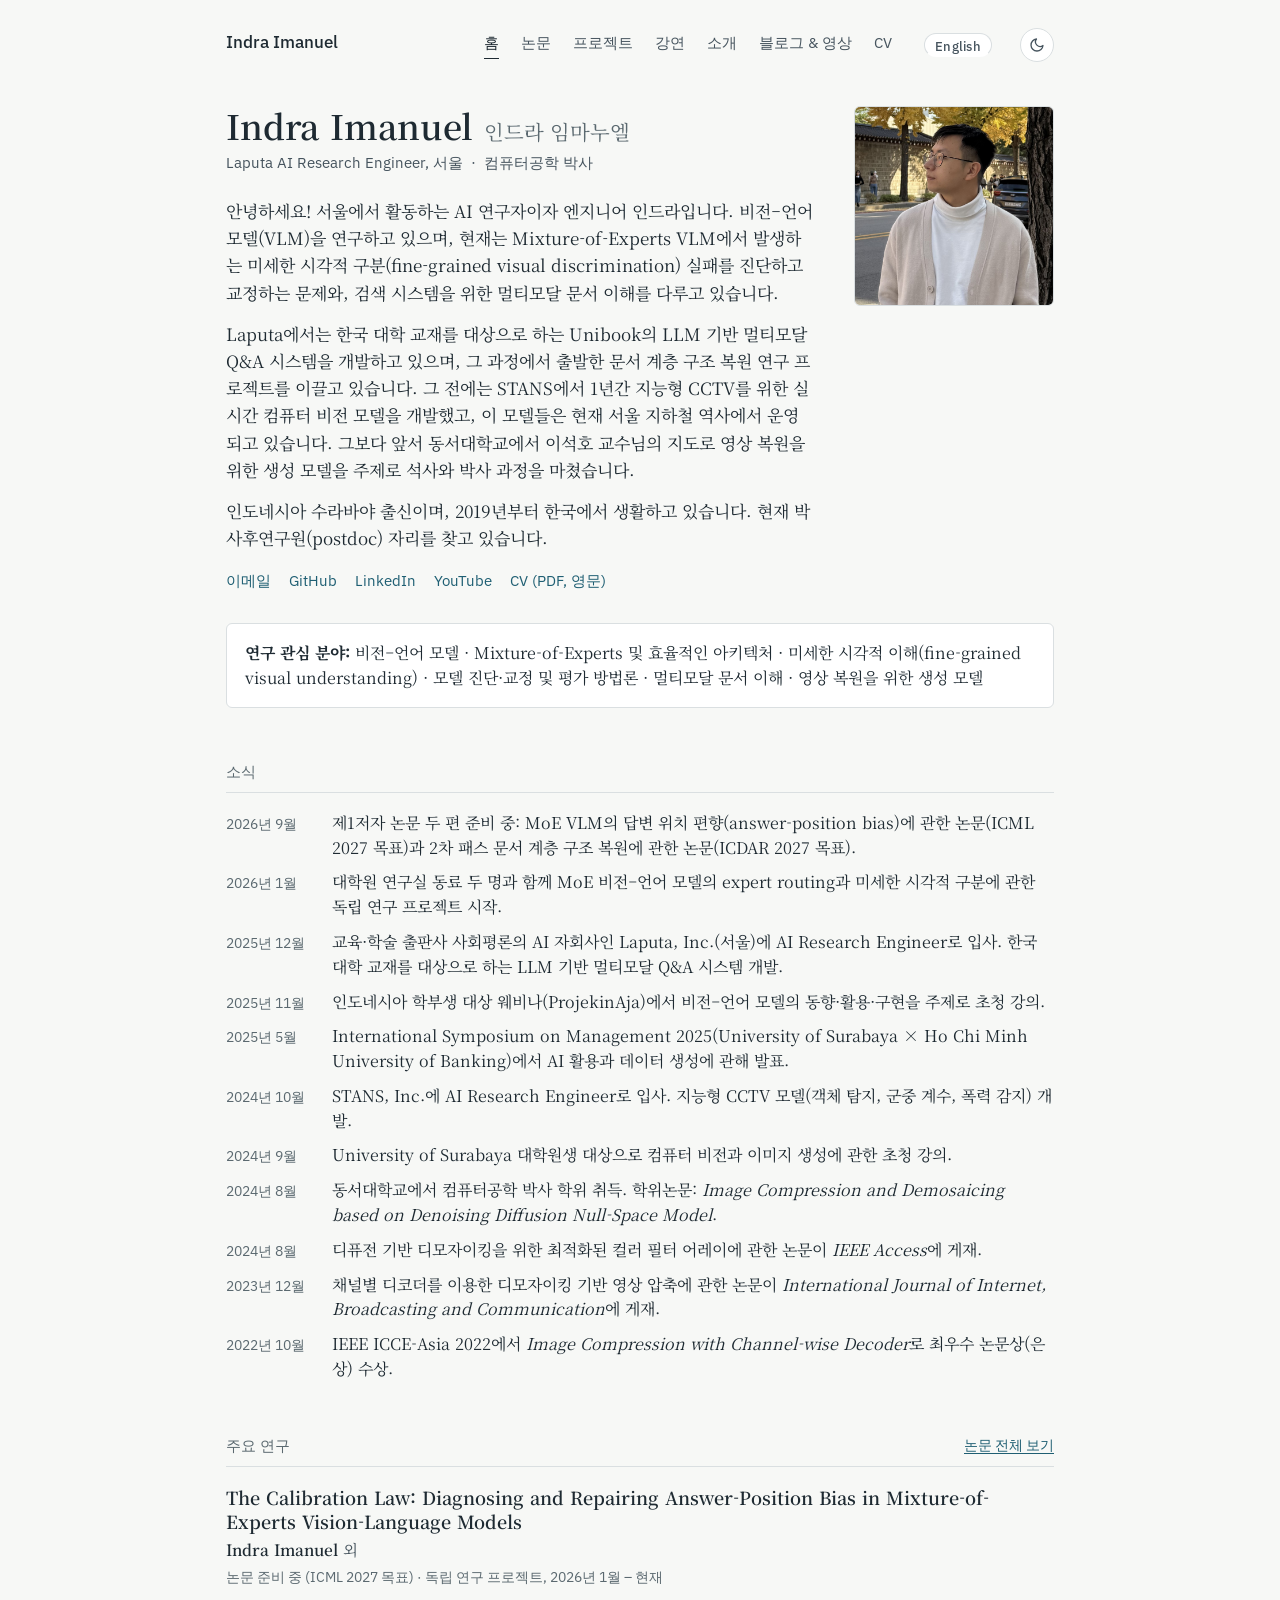
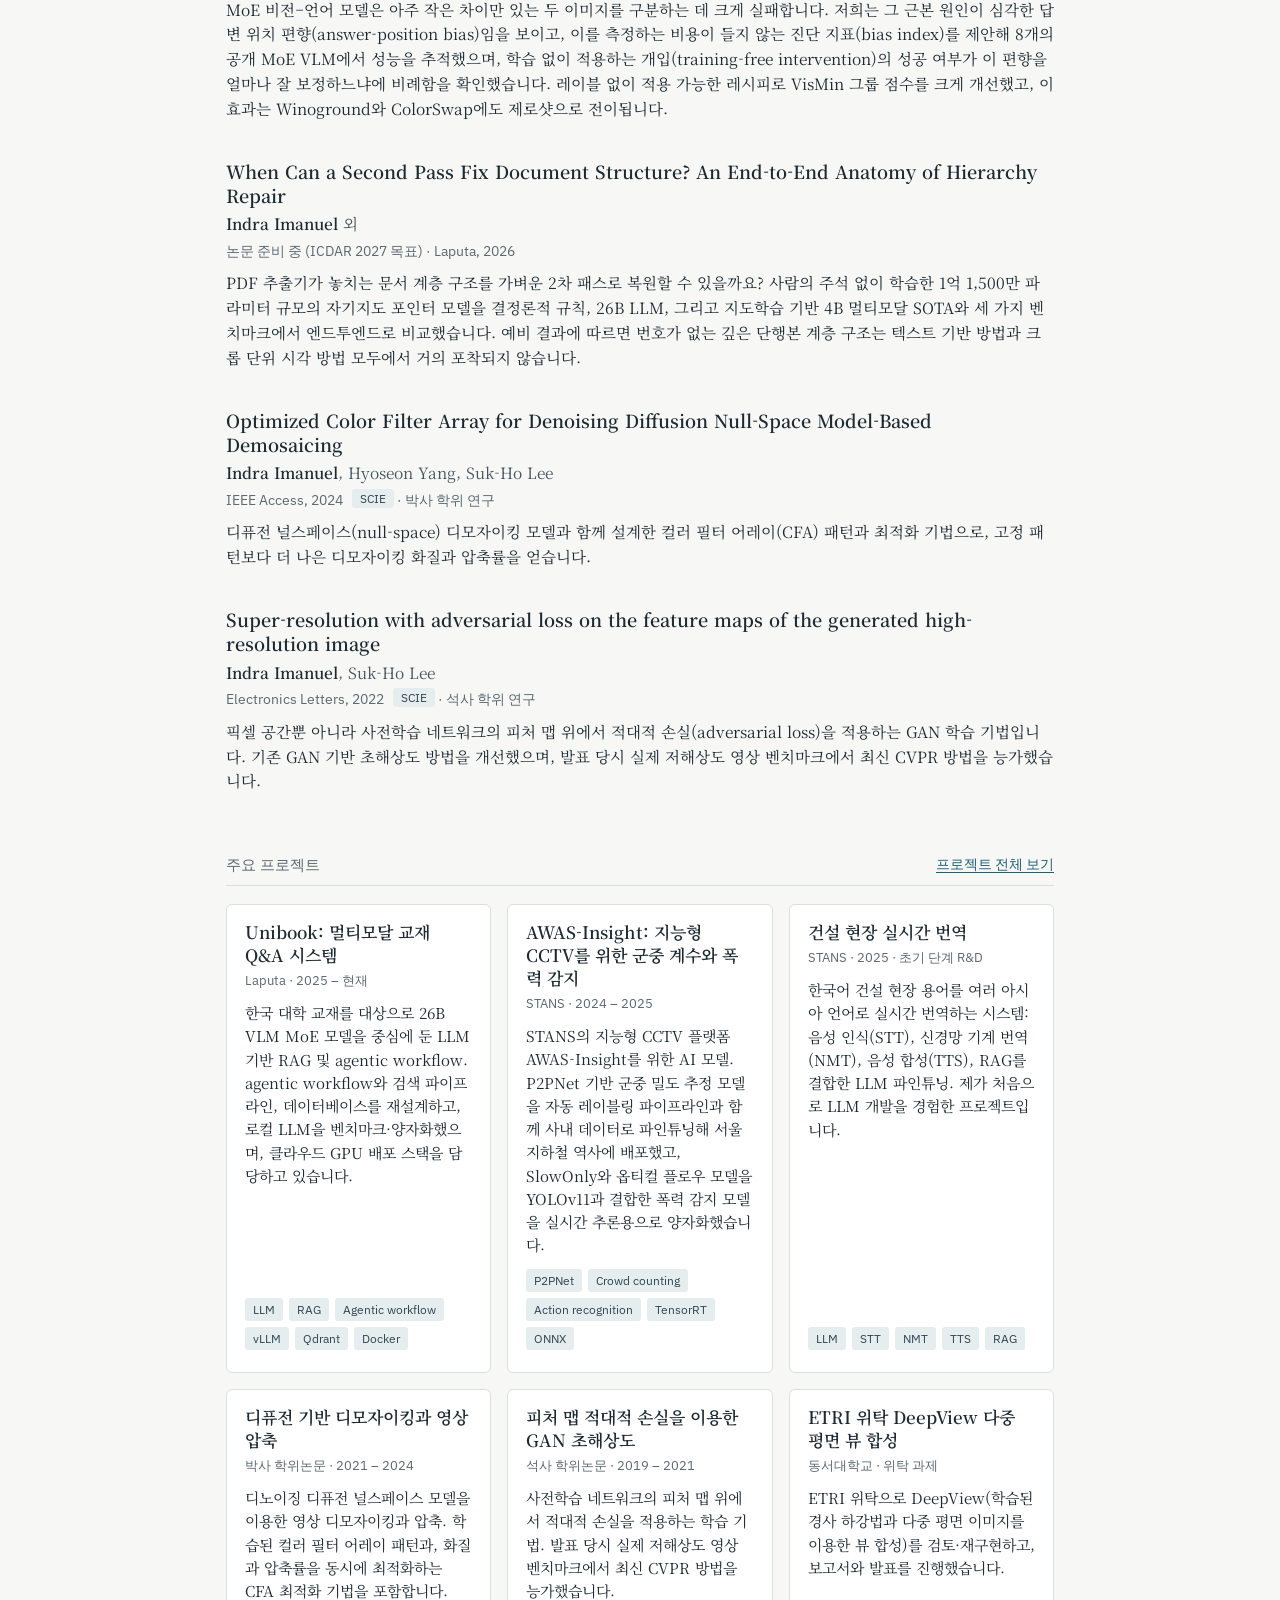
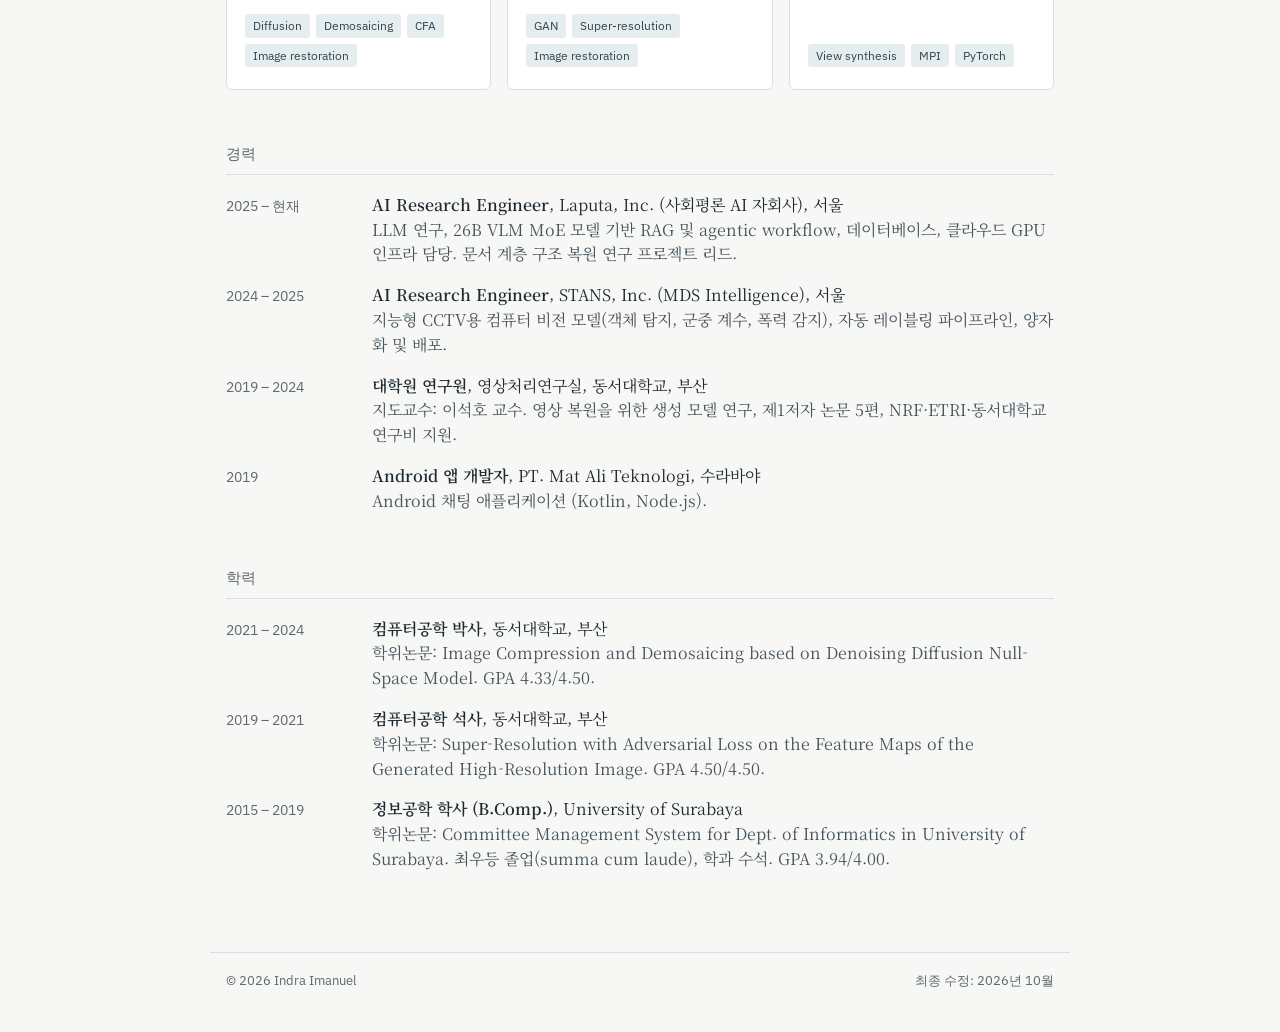
==== ko/index.html @ f1071379 "Update CV" ====
<!doctype html>
<html lang="ko">
<head>
<meta charset="utf-8">
<meta name="viewport" content="width=device-width, initial-scale=1">
<title>Indra Imanuel</title>
<meta name="description" content="Indra Imanuel — 서울에서 활동하는 AI 연구자이자 엔지니어. 비전–언어 모델, Mixture-of-Experts, 문서 이해, 실서비스 컴퓨터 비전.">
<link rel="icon" href="data:image/svg+xml,%3Csvg xmlns='http://www.w3.org/2000/svg' viewBox='0 0 32 32'%3E%3Crect width='32' height='32' rx='6' fill='%231F5F73'/%3E%3Ctext x='16' y='22' font-family='Georgia,serif' font-size='17' fill='%23fff' text-anchor='middle'%3EII%3C/text%3E%3C/svg%3E">
<link rel="preconnect" href="https://fonts.googleapis.com">
<link rel="preconnect" href="https://fonts.gstatic.com" crossorigin>
<link href="https://fonts.googleapis.com/css2?family=Source+Serif+4:ital,opsz,wght@0,8..60,400;0,8..60,600;1,8..60,400&family=IBM+Plex+Sans:wght@400;500&family=Noto+Serif+KR:wght@400;600&family=Noto+Sans+KR:wght@400;500&display=swap" rel="stylesheet">
<link rel="stylesheet" href="../style.css">
<script>
  (function () {
    try {
      var t = localStorage.getItem('theme');
      if (t === 'dark' || t === 'light') document.documentElement.setAttribute('data-theme', t);
    } catch (e) {}
  })();
</script>
<link rel="alternate" hreflang="en" href="https://indraimanuel.github.io/index.html">
<link rel="alternate" hreflang="ko" href="https://indraimanuel.github.io/ko/index.html">
</head>
<body>
<a class="skip" href="#main">본문으로 건너뛰기</a>

<header class="top">
  <a class="brand" href="index.html">Indra Imanuel</a>
  <nav aria-label="메인">
    <a href="index.html" aria-current="page">홈</a>
    <a href="publications.html">논문</a>
    <a href="projects.html">프로젝트</a>
    <a href="talks.html">강연</a>
    <a href="about.html">소개</a>
    <a href="blog.html">블로그 &amp; 영상</a>
    <a href="../cv.pdf">CV</a>
    <a class="lang-toggle" href="../index.html" hreflang="en" lang="en" onclick="try{localStorage.setItem('lang','en');sessionStorage.setItem('langManual','1')}catch(e){}">English</a>
    <button class="theme-toggle" type="button" aria-label="다크 모드 전환" title="다크 모드 전환">
      <svg class="moon" viewBox="0 0 24 24" fill="none" stroke="currentColor" stroke-width="2" stroke-linecap="round" stroke-linejoin="round" aria-hidden="true"><path d="M21 12.8A9 9 0 1 1 11.2 3a7 7 0 0 0 9.8 9.8z"/></svg>
      <svg class="sun" viewBox="0 0 24 24" fill="none" stroke="currentColor" stroke-width="2" stroke-linecap="round" stroke-linejoin="round" aria-hidden="true"><circle cx="12" cy="12" r="4"/><path d="M12 2v2M12 20v2M4.9 4.9l1.4 1.4M17.7 17.7l1.4 1.4M2 12h2M20 12h2M4.9 19.1l1.4-1.4M17.7 6.3l1.4-1.4"/></svg>
    </button>
  </nav>
</header>

<main id="main">

  <div class="hero">
    <div>
      <h1>Indra Imanuel <span style="font-weight:400;font-size:0.6em;color:var(--meta)">인드라 임마누엘</span></h1>
      <p class="role">Laputa AI Research Engineer, 서울 &nbsp;·&nbsp; 컴퓨터공학 박사</p>
      <p>
        안녕하세요! 서울에서 활동하는 AI 연구자이자 엔지니어 인드라입니다.
        비전–언어 모델(VLM)을 연구하고 있으며, 현재는 Mixture-of-Experts
        VLM에서 발생하는 미세한 시각적 구분(fine-grained visual discrimination)
        실패를 진단하고 교정하는 문제와, 검색 시스템을 위한 멀티모달 문서 이해를
        다루고 있습니다.
      </p>
      <p>
        Laputa에서는 한국 대학 교재를 대상으로 하는 Unibook의 LLM 기반 멀티모달
        Q&amp;A 시스템을 개발하고 있으며, 그 과정에서 출발한 문서 계층 구조 복원
        연구 프로젝트를 이끌고 있습니다. 그 전에는 STANS에서 1년간 지능형 CCTV를
        위한 실시간 컴퓨터 비전 모델을 개발했고, 이 모델들은 현재 서울 지하철
        역사에서 운영되고 있습니다. 그보다 앞서 동서대학교에서 이석호 교수님의
        지도로 영상 복원을 위한 생성 모델을 주제로 석사와 박사 과정을 마쳤습니다.
      </p>
      <p>
        인도네시아 수라바야 출신이며, 2019년부터 한국에서 생활하고 있습니다.
        현재 박사후연구원(postdoc) 자리를 찾고 있습니다.
      </p>
      <ul class="contacts">
        <li><a href="mailto:indraimanuel145@gmail.com">이메일</a></li>
        <li><a href="https://github.com/indraimanuel">GitHub</a></li>
        <li><a href="https://www.linkedin.com/in/indra-imanuel/">LinkedIn</a></li>
        <li><a href="https://www.youtube.com/@IndrainKorea">YouTube</a></li>
        <li><a href="../cv.pdf">CV (PDF, 영문)</a></li>
      </ul>
    </div>
    <div class="portrait">
      <img src="../photo.jpg" alt="Indra Imanuel" onerror="this.style.display='none'">
    </div>
  </div>

  <div class="interests">
    <p>
      <strong>연구 관심 분야:</strong> 비전–언어 모델 ·
      Mixture-of-Experts 및 효율적인 아키텍처 · 미세한 시각적 이해(fine-grained
      visual understanding) · 모델 진단·교정 및 평가 방법론 · 멀티모달 문서 이해 ·
      영상 복원을 위한 생성 모델
    </p>
  </div>

  <section id="news">
    <h2>소식</h2>
    <ul class="news">
      <li><time>2026년 9월</time><span>제1저자 논문 두 편 준비 중: MoE VLM의 답변 위치 편향(answer-position bias)에 관한 논문(ICML 2027 목표)과 2차 패스 문서 계층 구조 복원에 관한 논문(ICDAR 2027 목표).</span></li>
      <li><time>2026년 1월</time><span>대학원 연구실 동료 두 명과 함께 MoE 비전–언어 모델의 expert routing과 미세한 시각적 구분에 관한 독립 연구 프로젝트 시작.</span></li>
      <li><time>2025년 12월</time><span>교육·학술 출판사 사회평론의 AI 자회사인 Laputa, Inc.(서울)에 AI Research Engineer로 입사. 한국 대학 교재를 대상으로 하는 LLM 기반 멀티모달 Q&amp;A 시스템 개발.</span></li>
      <li><time>2025년 11월</time><span>인도네시아 학부생 대상 웨비나(ProjekinAja)에서 비전–언어 모델의 동향·활용·구현을 주제로 초청 강의.</span></li>
      <li><time>2025년 5월</time><span>International Symposium on Management 2025(University of Surabaya × Ho Chi Minh University of Banking)에서 AI 활용과 데이터 생성에 관해 발표.</span></li>
      <li><time>2024년 10월</time><span>STANS, Inc.에 AI Research Engineer로 입사. 지능형 CCTV 모델(객체 탐지, 군중 계수, 폭력 감지) 개발.</span></li>
      <li><time>2024년 9월</time><span>University of Surabaya 대학원생 대상으로 컴퓨터 비전과 이미지 생성에 관한 초청 강의.</span></li>
      <li><time>2024년 8월</time><span>동서대학교에서 컴퓨터공학 박사 학위 취득. 학위논문: <em>Image Compression and Demosaicing based on Denoising Diffusion Null-Space Model</em>.</span></li>
      <li><time>2024년 8월</time><span>디퓨전 기반 디모자이킹을 위한 최적화된 컬러 필터 어레이에 관한 논문이 <em>IEEE Access</em>에 게재.</span></li>
      <li><time>2023년 12월</time><span>채널별 디코더를 이용한 디모자이킹 기반 영상 압축에 관한 논문이 <em>International Journal of Internet, Broadcasting and Communication</em>에 게재.</span></li>
      <li><time>2022년 10월</time><span>IEEE ICCE-Asia 2022에서 <em>Image Compression with Channel-wise Decoder</em>로 최우수 논문상(은상) 수상.</span></li>
    </ul>
  </section>

  <section id="research">
    <h2>주요 연구 <a class="more" href="publications.html">논문 전체 보기</a></h2>

    <article class="pub">
      <figure><img src="../img/pub-calibration.png" alt="" onerror="this.parentElement.style.display='none'; this.closest('.pub').classList.add('nothumb')"></figure>
      <div>
        <h3>The Calibration Law: Diagnosing and Repairing Answer-Position Bias in Mixture-of-Experts Vision-Language Models</h3>
        <p class="authors"><b>Indra Imanuel</b> 외</p>
        <p class="venue">논문 준비 중 (ICML 2027 목표) · 독립 연구 프로젝트, 2026년 1월 – 현재</p>
        <p class="abstract">
          MoE 비전–언어 모델은 아주 작은 차이만 있는 두 이미지를 구분하는 데
          크게 실패합니다. 저희는 그 근본 원인이 심각한 답변 위치
          편향(answer-position bias)임을 보이고, 이를 측정하는 비용이 들지 않는
          진단 지표(bias index)를 제안해 8개의 공개 MoE VLM에서 성능을 추적했으며,
          학습 없이 적용하는 개입(training-free intervention)의 성공 여부가 이
          편향을 얼마나 잘 보정하느냐에 비례함을 확인했습니다. 레이블 없이
          적용 가능한 레시피로 VisMin 그룹 점수를 크게 개선했고, 이 효과는
          Winoground와 ColorSwap에도 제로샷으로 전이됩니다.
        </p>
      </div>
    </article>

    <article class="pub">
      <figure><img src="../img/pub-hierarchy.png" alt="" onerror="this.parentElement.style.display='none'; this.closest('.pub').classList.add('nothumb')"></figure>
      <div>
        <h3>When Can a Second Pass Fix Document Structure? An End-to-End Anatomy of Hierarchy Repair</h3>
        <p class="authors"><b>Indra Imanuel</b> 외</p>
        <p class="venue">논문 준비 중 (ICDAR 2027 목표) · Laputa, 2026</p>
        <p class="abstract">
          PDF 추출기가 놓치는 문서 계층 구조를 가벼운 2차 패스로 복원할 수
          있을까요? 사람의 주석 없이 학습한 1억 1,500만 파라미터 규모의
          자기지도 포인터 모델을 결정론적 규칙, 26B LLM, 그리고 지도학습
          기반 4B 멀티모달 SOTA와 세 가지 벤치마크에서 엔드투엔드로
          비교했습니다. 예비 결과에 따르면 번호가 없는 깊은 단행본 계층 구조는
          텍스트 기반 방법과 크롭 단위 시각 방법 모두에서 거의 포착되지
          않습니다.
        </p>
      </div>
    </article>

    <article class="pub">
      <figure><img src="../img/pub-cfa.png" alt="" onerror="this.parentElement.style.display='none'; this.closest('.pub').classList.add('nothumb')"></figure>
      <div>
        <h3><a href="https://doi.org/10.1109/ACCESS.2024.3448451">Optimized Color Filter Array for Denoising Diffusion Null-Space Model-Based Demosaicing</a></h3>
        <p class="authors"><b>Indra Imanuel</b>, Hyoseon Yang, Suk-Ho Lee</p>
        <p class="venue">IEEE Access, 2024 <span class="tag">SCIE</span> · 박사 학위 연구</p>
        <p class="abstract">
          디퓨전 널스페이스(null-space) 디모자이킹 모델과 함께 설계한 컬러
          필터 어레이(CFA) 패턴과 최적화 기법으로, 고정 패턴보다 더 나은
          디모자이킹 화질과 압축률을 얻습니다.
        </p>
      </div>
    </article>

    <article class="pub">
      <figure><img src="../img/pub-sr.png" alt="" onerror="this.parentElement.style.display='none'; this.closest('.pub').classList.add('nothumb')"></figure>
      <div>
        <h3><a href="https://doi.org/10.1049/ell2.12360">Super-resolution with adversarial loss on the feature maps of the generated high-resolution image</a></h3>
        <p class="authors"><b>Indra Imanuel</b>, Suk-Ho Lee</p>
        <p class="venue">Electronics Letters, 2022 <span class="tag">SCIE</span> · 석사 학위 연구</p>
        <p class="abstract">
          픽셀 공간뿐 아니라 사전학습 네트워크의 피처 맵 위에서 적대적
          손실(adversarial loss)을 적용하는 GAN 학습 기법입니다. 기존 GAN 기반
          초해상도 방법을 개선했으며, 발표 당시 실제 저해상도 영상 벤치마크에서
          최신 CVPR 방법을 능가했습니다.
        </p>
      </div>
    </article>
  </section>

  <section id="projects">
    <h2>주요 프로젝트 <a class="more" href="projects.html">프로젝트 전체 보기</a></h2>
    <div class="cards">
      <div class="card">
        <h3>Unibook: 멀티모달 교재 Q&amp;A 시스템</h3>
        <p class="when">Laputa · 2025 – 현재</p>
        <p>한국 대학 교재를 대상으로 26B VLM MoE 모델을 중심에 둔 LLM 기반 RAG 및 agentic workflow. agentic workflow와 검색 파이프라인, 데이터베이스를 재설계하고, 로컬 LLM을 벤치마크·양자화했으며, 클라우드 GPU 배포 스택을 담당하고 있습니다.</p>
        <div class="stack"><span>LLM</span><span>RAG</span><span>Agentic workflow</span><span>vLLM</span><span>Qdrant</span><span>Docker</span></div>
      </div>
      <div class="card">
        <h3>AWAS-Insight: 지능형 CCTV를 위한 군중 계수와 폭력 감지</h3>
        <p class="when">STANS · 2024 – 2025</p>
        <p>STANS의 지능형 CCTV 플랫폼 AWAS-Insight를 위한 AI 모델. P2PNet 기반 군중 밀도 추정 모델을 자동 레이블링 파이프라인과 함께 사내 데이터로 파인튜닝해 서울 지하철 역사에 배포했고, SlowOnly와 옵티컬 플로우 모델을 YOLOv11과 결합한 폭력 감지 모델을 실시간 추론용으로 양자화했습니다.</p>
        <div class="stack"><span>P2PNet</span><span>Crowd counting</span><span>Action recognition</span><span>TensorRT</span><span>ONNX</span></div>
      </div>
      <div class="card">
        <h3>건설 현장 실시간 번역</h3>
        <p class="when">STANS · 2025 · 초기 단계 R&amp;D</p>
        <p>한국어 건설 현장 용어를 여러 아시아 언어로 실시간 번역하는 시스템: 음성 인식(STT), 신경망 기계 번역(NMT), 음성 합성(TTS), RAG를 결합한 LLM 파인튜닝. 제가 처음으로 LLM 개발을 경험한 프로젝트입니다.</p>
        <div class="stack"><span>LLM</span><span>STT</span><span>NMT</span><span>TTS</span><span>RAG</span></div>
      </div>
      <div class="card">
        <h3>디퓨전 기반 디모자이킹과 영상 압축</h3>
        <p class="when">박사 학위논문 · 2021 – 2024</p>
        <p>디노이징 디퓨전 널스페이스 모델을 이용한 영상 디모자이킹과 압축. 학습된 컬러 필터 어레이 패턴과, 화질과 압축률을 동시에 최적화하는 CFA 최적화 기법을 포함합니다.</p>
        <div class="stack"><span>Diffusion</span><span>Demosaicing</span><span>CFA</span><span>Image restoration</span></div>
      </div>
      <div class="card">
        <h3>피처 맵 적대적 손실을 이용한 GAN 초해상도</h3>
        <p class="when">석사 학위논문 · 2019 – 2021</p>
        <p>사전학습 네트워크의 피처 맵 위에서 적대적 손실을 적용하는 학습 기법. 발표 당시 실제 저해상도 영상 벤치마크에서 최신 CVPR 방법을 능가했습니다.</p>
        <div class="stack"><span>GAN</span><span>Super-resolution</span><span>Image restoration</span></div>
      </div>
      <div class="card">
        <h3>ETRI 위탁 DeepView 다중 평면 뷰 합성</h3>
        <p class="when">동서대학교 · 위탁 과제</p>
        <p>ETRI 위탁으로 DeepView(학습된 경사 하강법과 다중 평면 이미지를 이용한 뷰 합성)를 검토·재구현하고, 보고서와 발표를 진행했습니다.</p>
        <div class="stack"><span>View synthesis</span><span>MPI</span><span>PyTorch</span></div>
      </div>
    </div>
  </section>

  <section id="experience">
    <h2>경력</h2>
    <ul class="exp">
      <li><time>2025 – 현재</time><div><b>AI Research Engineer</b>, Laputa, Inc. (사회평론 AI 자회사), 서울<br><span class="sub">LLM 연구, 26B VLM MoE 모델 기반 RAG 및 agentic workflow, 데이터베이스, 클라우드 GPU 인프라 담당. 문서 계층 구조 복원 연구 프로젝트 리드.</span></div></li>
      <li><time>2024 – 2025</time><div><b>AI Research Engineer</b>, STANS, Inc. (MDS Intelligence), 서울<br><span class="sub">지능형 CCTV용 컴퓨터 비전 모델(객체 탐지, 군중 계수, 폭력 감지), 자동 레이블링 파이프라인, 양자화 및 배포.</span></div></li>
      <li><time>2019 – 2024</time><div><b>대학원 연구원</b>, 영상처리연구실, 동서대학교, 부산<br><span class="sub">지도교수: 이석호 교수. 영상 복원을 위한 생성 모델 연구, 제1저자 논문 5편, NRF·ETRI·동서대학교 연구비 지원.</span></div></li>
      <li><time>2019</time><div><b>Android 앱 개발자</b>, PT. Mat Ali Teknologi, 수라바야<br><span class="sub">Android 채팅 애플리케이션 (Kotlin, Node.js).</span></div></li>
    </ul>
  </section>

  <section id="education">
    <h2>학력</h2>
    <ul class="exp">
      <li><time>2021 – 2024</time><div><b>컴퓨터공학 박사</b>, 동서대학교, 부산<br><span class="sub">학위논문: Image Compression and Demosaicing based on Denoising Diffusion Null-Space Model. GPA 4.33/4.50.</span></div></li>
      <li><time>2019 – 2021</time><div><b>컴퓨터공학 석사</b>, 동서대학교, 부산<br><span class="sub">학위논문: Super-Resolution with Adversarial Loss on the Feature Maps of the Generated High-Resolution Image. GPA 4.50/4.50.</span></div></li>
      <li><time>2015 – 2019</time><div><b>정보공학 학사 (B.Comp.)</b>, University of Surabaya<br><span class="sub">학위논문: Committee Management System for Dept. of Informatics in University of Surabaya. 최우등 졸업(summa cum laude), 학과 수석. GPA 3.94/4.00.</span></div></li>
    </ul>
  </section>

</main>

<footer class="bottom">
  <span>© 2026 Indra Imanuel</span>
  <span>최종 수정: 2026년 10월</span>
</footer>
<script>
  (function () {
    var btn = document.querySelector('.theme-toggle');
    if (!btn) return;
    btn.addEventListener('click', function () {
      var root = document.documentElement;
      var current = root.getAttribute('data-theme');
      var systemDark = window.matchMedia && window.matchMedia('(prefers-color-scheme: dark)').matches;
      var isDark = current === 'dark' || (!current && systemDark);
      var next = isDark ? 'light' : 'dark';
      root.setAttribute('data-theme', next);
      try { localStorage.setItem('theme', next); } catch (e) {}
    });
  })();
</script>
</body>
</html>
---- style.css ----
/* Indra Imanuel — personal site
   Plain CSS, no build step. Edit freely. */

:root {
  --paper: #F7F8F6;
  --panel: #FFFFFF;
  --ink: #1E2A32;
  --ink-soft: #46545E;
  --meta: #5B6970;
  --rule: #DADFE1;
  --accent: #1F5F73;
  --accent-ink: #164A5B;
  --tag: #E6EDEF;
  --tag-ink: #2E4652;
  --serif: "Source Serif 4", Georgia, "Times New Roman", serif;
  --sans: "IBM Plex Sans", system-ui, -apple-system, "Segoe UI", sans-serif;
  --max: 860px;
}
@media (prefers-color-scheme: dark) {
  :root:not([data-theme="light"]) {
    --paper: #131A1F; --panel: #1A2329; --ink: #E6EAEC; --ink-soft: #B7C1C7;
    --meta: #93A0A8; --rule: #2C3940; --accent: #7FC0D4; --accent-ink: #A3D3E2;
    --tag: #22313A; --tag-ink: #C7D5DC;
  }
}
:root[data-theme="dark"] {
  --paper: #131A1F; --panel: #1A2329; --ink: #E6EAEC; --ink-soft: #B7C1C7;
  --meta: #93A0A8; --rule: #2C3940; --accent: #7FC0D4; --accent-ink: #A3D3E2;
  --tag: #22313A; --tag-ink: #C7D5DC;
}

* { box-sizing: border-box; }
html { -webkit-text-size-adjust: 100%; scroll-behavior: smooth; }
@media (prefers-reduced-motion: reduce) { html { scroll-behavior: auto; } }
body {
  margin: 0; background: var(--paper); color: var(--ink);
  font-family: var(--serif); font-size: 17px; line-height: 1.6; font-optical-sizing: auto;
}
a { color: var(--accent); text-decoration: underline; text-decoration-thickness: 1px; text-underline-offset: 3px; }
a:hover { color: var(--accent-ink); }
a:focus-visible { outline: 2px solid var(--accent); outline-offset: 3px; border-radius: 2px; }
img { max-width: 100%; }

.skip { position: absolute; left: -999px; top: 8px; background: var(--panel); color: var(--ink);
        padding: 8px 12px; font-family: var(--sans); font-size: 14px; border: 1px solid var(--rule); z-index: 10; }
.skip:focus { left: 16px; }

/* ---------- header / nav ---------- */
header.top {
  max-width: var(--max); margin: 0 auto; padding: 28px 16px 0;
  display: flex; align-items: baseline; justify-content: space-between; gap: 16px; flex-wrap: wrap;
  font-family: var(--sans);
}
header.top .brand { font-size: 17px; font-weight: 500; color: var(--ink); text-decoration: none; }
header.top nav { display: flex; gap: 22px; font-size: 15px; align-items: center; }
header.top nav a { color: var(--ink-soft); text-decoration: none; padding-bottom: 3px; border-bottom: 1px solid transparent; }
header.top nav a:hover { color: var(--accent); }
header.top nav a[aria-current="page"] { color: var(--ink); border-bottom-color: var(--ink); }
.lang-toggle {
  font-family: var(--sans); font-size: 13px; font-weight: 500; letter-spacing: 0.02em;
  color: var(--ink-soft); text-decoration: none; border: 1px solid var(--rule); border-radius: 999px;
  padding: 6px 10px; line-height: 1; margin-left: 10px; background: var(--panel);
}
.lang-toggle:hover { color: var(--accent); border-color: var(--accent); text-decoration: none; }
html[lang="ko"] body { font-family: "Noto Serif KR", var(--serif); }
html[lang="ko"] .hero h1, html[lang="ko"] h1.page { letter-spacing: 0; }
.theme-toggle {
  appearance: none; background: var(--panel); border: 1px solid var(--rule); color: var(--ink-soft);
  border-radius: 999px; width: 34px; height: 34px; cursor: pointer; display: inline-flex;
  align-items: center; justify-content: center; padding: 0; margin-left: 6px; vertical-align: middle;
}
.theme-toggle:hover { color: var(--accent); border-color: var(--accent); }
.theme-toggle:focus-visible { outline: 2px solid var(--accent); outline-offset: 2px; }
.theme-toggle svg { width: 16px; height: 16px; display: block; }
.theme-toggle .moon { display: block; }
.theme-toggle .sun { display: none; }
:root[data-theme="dark"] .theme-toggle .moon { display: none; }
:root[data-theme="dark"] .theme-toggle .sun { display: block; }
@media (prefers-color-scheme: dark) {
  :root:not([data-theme="light"]) .theme-toggle .moon { display: none; }
  :root:not([data-theme="light"]) .theme-toggle .sun { display: block; }
}

main { max-width: var(--max); margin: 0 auto; padding: 44px 16px 64px; }

/* ---------- home hero ---------- */
.hero { display: grid; grid-template-columns: 1fr 200px; gap: 40px; align-items: start; }
.hero h1 { font-size: 34px; line-height: 1.15; font-weight: 600; letter-spacing: -0.01em; margin: 0 0 6px; }
.hero .role { font-family: var(--sans); font-size: 15px; color: var(--ink-soft); margin: 0 0 22px; }
.hero p { margin: 0 0 14px; }
.hero .portrait img { width: 200px; height: 200px; object-fit: cover; border-radius: 6px; display: block; border: 1px solid var(--rule); }
.contacts { list-style: none; padding: 0; margin: 18px 0 0; font-family: var(--sans); font-size: 14.5px;
            display: flex; flex-wrap: wrap; gap: 8px 18px; }
.contacts a { text-decoration: none; }
.contacts a:hover { text-decoration: underline; }

.interests { margin: 30px 0 0; padding: 16px 18px; background: var(--panel); border: 1px solid var(--rule); border-radius: 6px; }
.interests p { margin: 0; font-size: 16px; }

/* ---------- sections ---------- */
section { margin-top: 52px; }
section h2 {
  font-family: var(--sans); font-weight: 500; font-size: 15px; color: var(--meta);
  margin: 0 0 18px; padding-bottom: 8px; border-bottom: 1px solid var(--rule);
}
section h2 a.more { float: right; font-weight: 400; font-size: 14px; }
h1.page { font-size: 30px; font-weight: 600; margin: 0 0 8px; letter-spacing: -0.01em; }
p.page-intro { color: var(--ink-soft); margin: 0 0 36px; max-width: 640px; }

/* news */
.news { list-style: none; padding: 0; margin: 0; }
.news li { display: grid; grid-template-columns: 92px 1fr; gap: 14px; margin: 0 0 10px; font-size: 16px; line-height: 1.55; }
.news time { font-family: var(--sans); font-size: 13.5px; color: var(--meta); padding-top: 3px; }

/* publications */
.pub { display: grid; grid-template-columns: 150px 1fr; gap: 22px; margin: 0 0 30px; align-items: start; }
.pub figure { margin: 0; }
.pub figure img { width: 150px; height: 100px; object-fit: cover; display: block; border: 1px solid var(--rule); background: var(--panel); border-radius: 4px; }
.pub.nothumb { grid-template-columns: 1fr; }
.pub h3 { font-size: 18px; line-height: 1.35; font-weight: 600; margin: 0 0 4px; }
.pub h3 a { color: var(--ink); text-decoration: none; }
.pub h3 a:hover { color: var(--accent); text-decoration: underline; }
.pub .authors { margin: 0 0 4px; font-size: 15.5px; color: var(--ink-soft); }
.pub .authors b { color: var(--ink); font-weight: 600; }
.pub .venue { font-family: var(--sans); font-size: 14px; color: var(--meta); margin: 0 0 8px; }
.pub .abstract { margin: 0 0 8px; font-size: 15.5px; }
.pub .links { font-family: var(--sans); font-size: 14px; }
.pub .links a { margin-right: 16px; }

.tag { font-family: var(--sans); font-size: 12px; background: var(--tag); color: var(--tag-ink);
       padding: 2px 8px; border-radius: 3px; white-space: nowrap; margin-left: 6px; vertical-align: 2px; }

/* projects */
.cards { display: grid; grid-template-columns: repeat(auto-fill, minmax(260px, 1fr)); gap: 16px; }
.card { background: var(--panel); border: 1px solid var(--rule); border-radius: 6px; padding: 16px 18px 14px; display: flex; flex-direction: column; }
.card h3 { font-size: 17px; line-height: 1.35; font-weight: 600; margin: 0 0 4px; }
.card .when { font-family: var(--sans); font-size: 13px; color: var(--meta); margin: 0 0 10px; }
.card p { margin: 0 0 12px; font-size: 15px; line-height: 1.55; flex: 1; }
.card p.when { flex: 0 0 auto; }
.card .stack { display: flex; flex-wrap: wrap; gap: 6px; margin: 0 0 8px; }
.card .stack span { font-family: var(--sans); font-size: 12px; background: var(--tag); color: var(--tag-ink); padding: 2px 8px; border-radius: 3px; }
.card .links { font-family: var(--sans); font-size: 13.5px; }
.card .links a { margin-right: 14px; }
.group-note { color: var(--ink-soft); font-size: 15.5px; margin: -6px 0 18px; max-width: 640px; }

/* experience / lists */
.exp { list-style: none; padding: 0; margin: 0; }
.exp li { display: grid; grid-template-columns: 130px 1fr; gap: 16px; margin: 0 0 16px; font-size: 16px; line-height: 1.55; }
.exp time { font-family: var(--sans); font-size: 13.5px; color: var(--meta); padding-top: 3px; }
.exp b { font-weight: 600; }
.exp .sub { color: var(--ink-soft); }

.plain { list-style: none; padding: 0; margin: 0; }
.plain li { margin: 0 0 12px; font-size: 16px; line-height: 1.55; }
.plain li .when { font-family: var(--sans); font-size: 13px; color: var(--meta); margin-left: 6px; }

.prose p { margin: 0 0 16px; }
.prose h3 { font-size: 20px; font-weight: 600; margin: 30px 0 8px; }
.prose figure { margin: 22px 0; }
.prose figure img { display: block; width: 100%; height: auto; border: 1px solid var(--rule); border-radius: 4px; }
.prose figcaption { font-family: var(--sans); font-size: 13px; color: var(--meta); margin-top: 8px; }

/* videos */
.videos { display: grid; grid-template-columns: repeat(auto-fill, minmax(300px, 1fr)); gap: 20px; margin: 4px 0 14px; }
.video { margin: 0; }
.video .frame { position: relative; aspect-ratio: 16 / 9; background: var(--panel); border: 1px solid var(--rule); border-radius: 6px; overflow: hidden; }
.video iframe { position: absolute; inset: 0; width: 100%; height: 100%; border: 0; }
.video figcaption { font-family: var(--sans); font-size: 13.5px; color: var(--meta); margin-top: 8px; }
.links-line { font-family: var(--sans); font-size: 14.5px; margin: 0; }

/* blog */
.posts { list-style: none; padding: 0; margin: 0; }
.posts li { margin: 0 0 22px; }
.posts h3 { font-size: 19px; margin: 0 0 2px; font-weight: 600; }
.posts time { font-family: var(--sans); font-size: 13.5px; color: var(--meta); }
.posts p { margin: 6px 0 0; color: var(--ink-soft); font-size: 15.5px; }
.empty { color: var(--ink-soft); font-size: 16px; padding: 18px; border: 1px dashed var(--rule); border-radius: 6px; }

footer.bottom {
  max-width: var(--max); margin: 0 auto; padding: 18px 16px 40px; border-top: 1px solid var(--rule);
  font-family: var(--sans); font-size: 13px; color: var(--meta); display: flex; justify-content: space-between; flex-wrap: wrap; gap: 8px;
}
footer.bottom a { color: var(--meta); }

@media (max-width: 720px) {
  .hero { grid-template-columns: 1fr; }
  .hero .portrait { order: -1; }
  .hero .portrait img { width: 120px; height: 120px; }
  .pub { grid-template-columns: 1fr; gap: 10px; }
  .pub figure img { width: 100%; height: auto; max-height: 180px; }
  .news li, .exp li { grid-template-columns: 1fr; gap: 2px; }
  header.top nav { gap: 16px; font-size: 14px; }
}
@media print {
  header.top nav, .skip { display: none; }
  body { background: #fff; color: #000; }
  a { color: #000; text-decoration: none; }
}
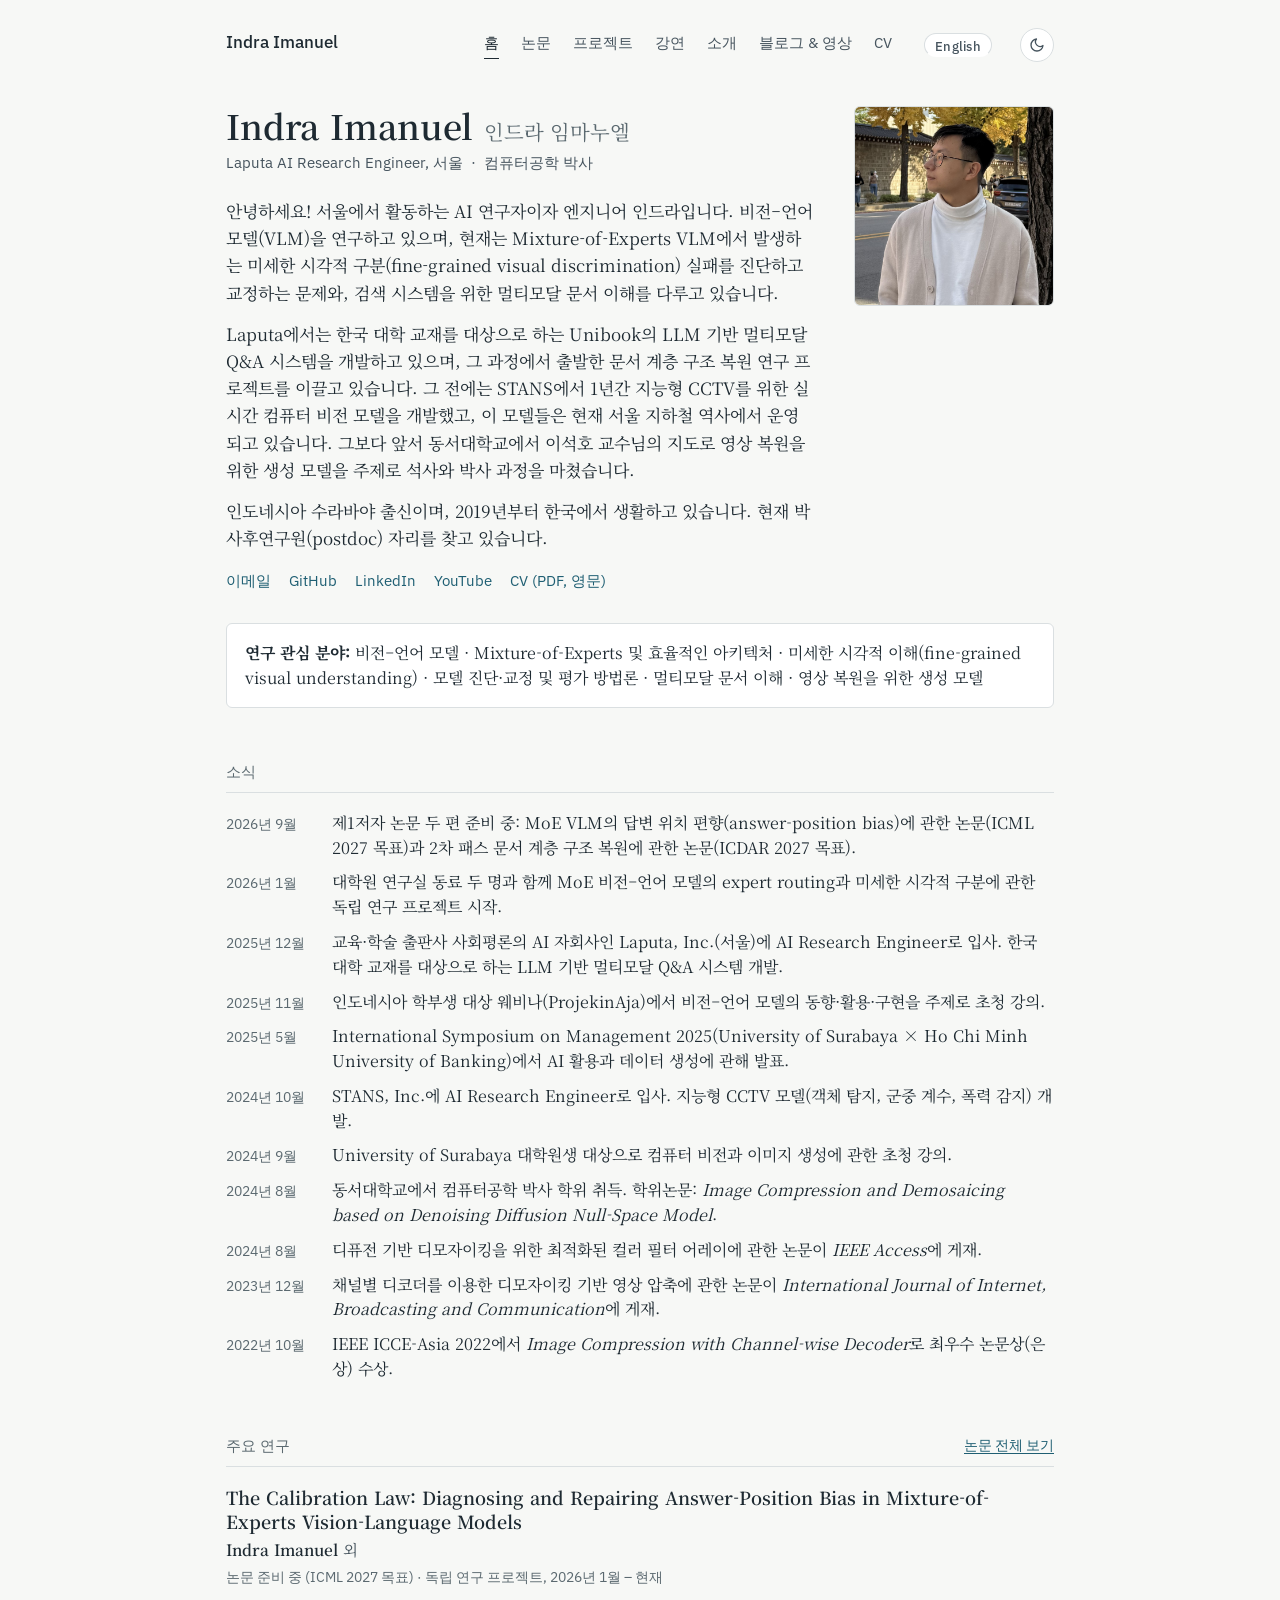
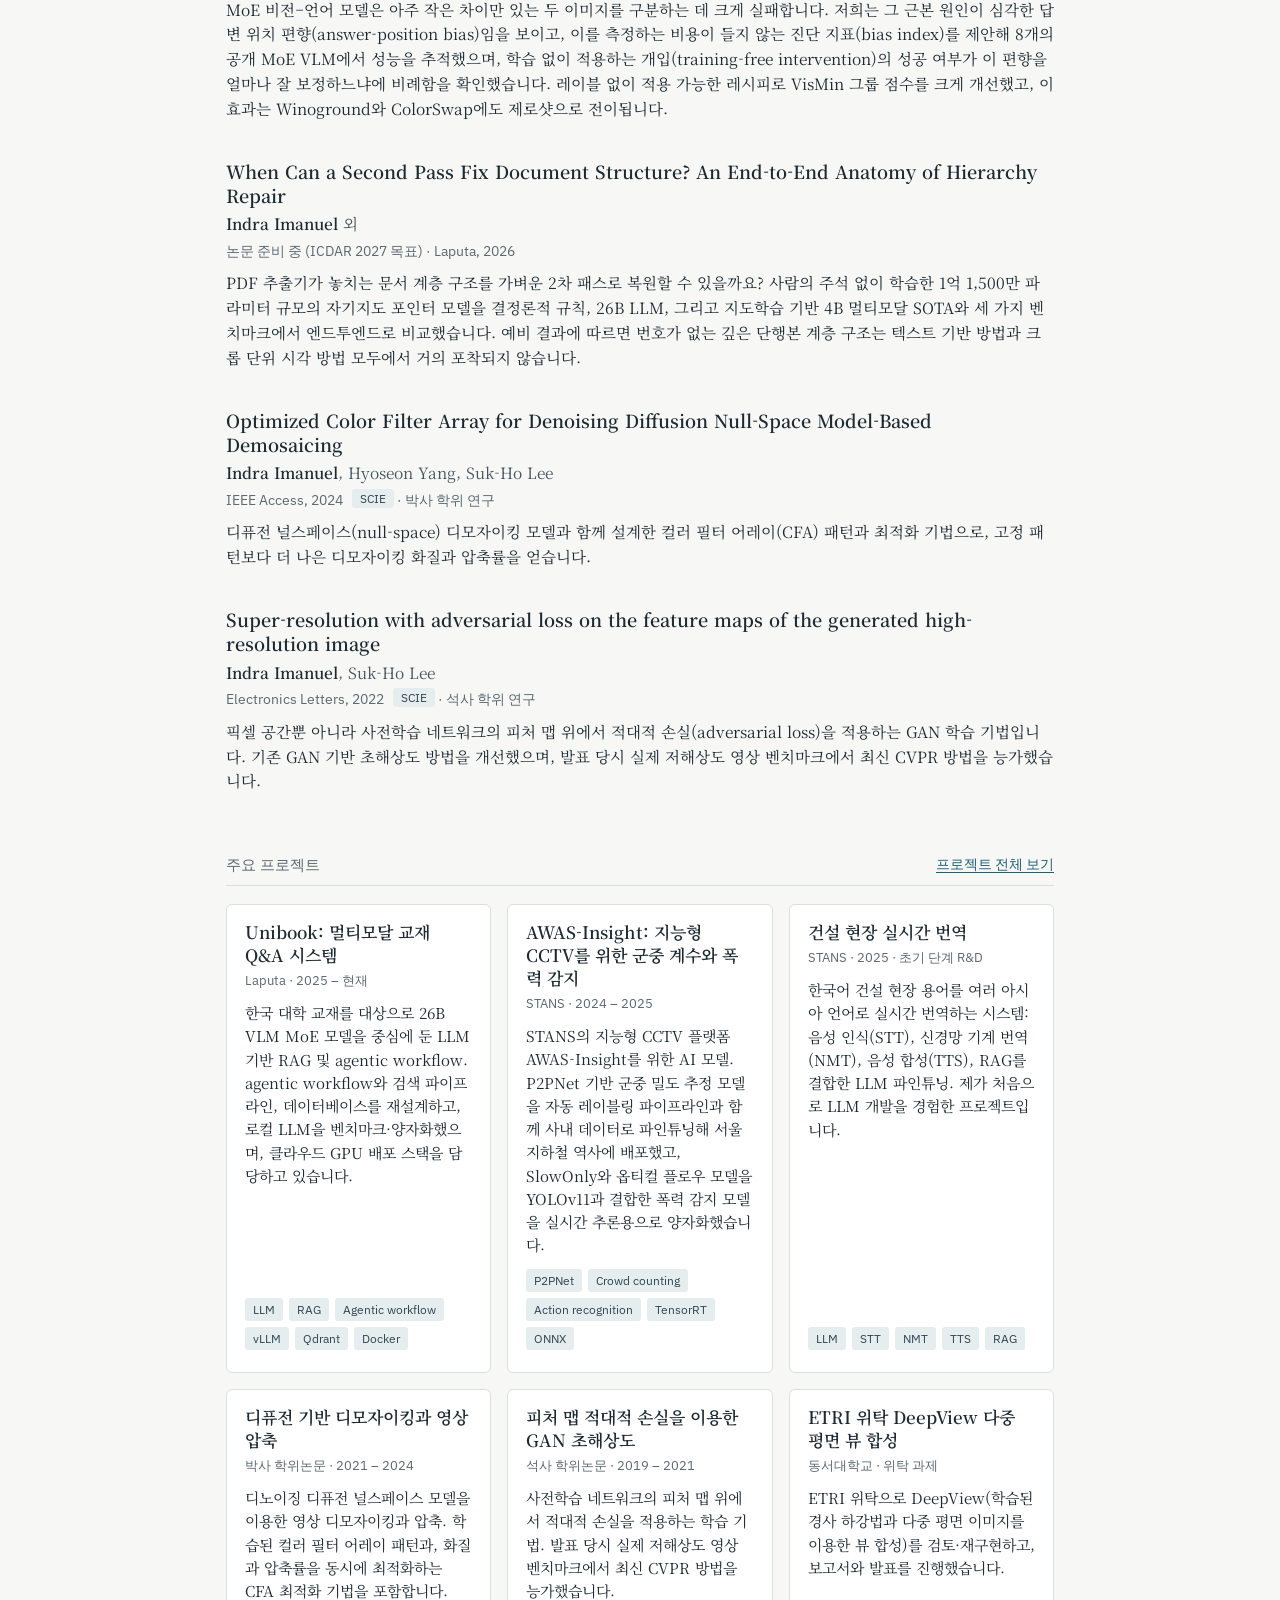
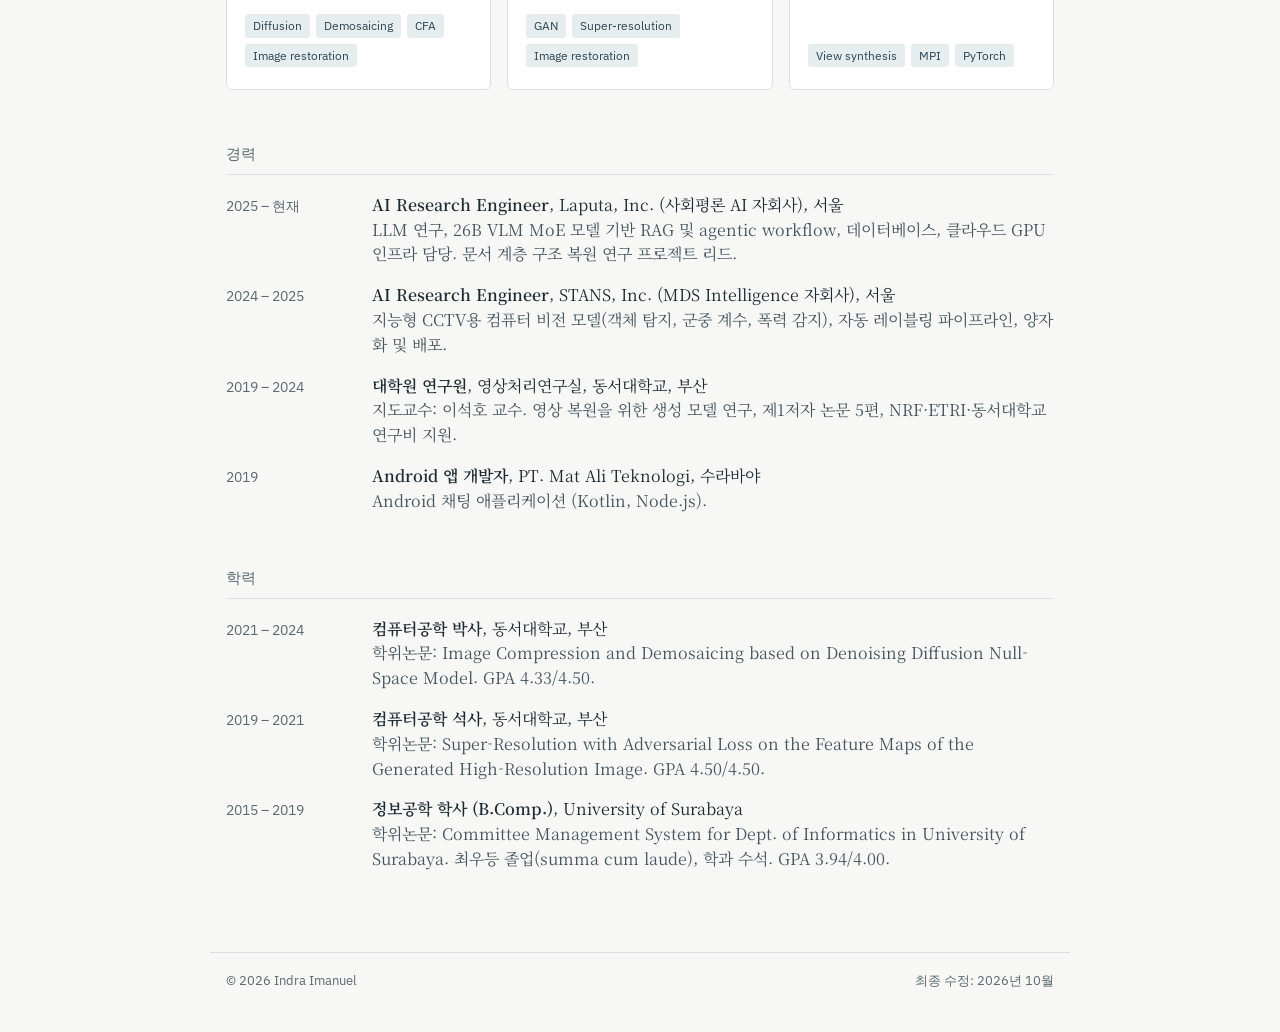
==== commit 037130fd: "Fix typing" ====
--- a/ko/index.html
+++ b/ko/index.html
@@ -222,7 +222,7 @@
     <h2>경력</h2>
     <ul class="exp">
       <li><time>2025 – 현재</time><div><b>AI Research Engineer</b>, Laputa, Inc. (사회평론 AI 자회사), 서울<br><span class="sub">LLM 연구, 26B VLM MoE 모델 기반 RAG 및 agentic workflow, 데이터베이스, 클라우드 GPU 인프라 담당. 문서 계층 구조 복원 연구 프로젝트 리드.</span></div></li>
-      <li><time>2024 – 2025</time><div><b>AI Research Engineer</b>, STANS, Inc. (MDS Intelligence), 서울<br><span class="sub">지능형 CCTV용 컴퓨터 비전 모델(객체 탐지, 군중 계수, 폭력 감지), 자동 레이블링 파이프라인, 양자화 및 배포.</span></div></li>
+      <li><time>2024 – 2025</time><div><b>AI Research Engineer</b>, STANS, Inc. (MDS Intelligence 자회사), 서울<br><span class="sub">지능형 CCTV용 컴퓨터 비전 모델(객체 탐지, 군중 계수, 폭력 감지), 자동 레이블링 파이프라인, 양자화 및 배포.</span></div></li>
       <li><time>2019 – 2024</time><div><b>대학원 연구원</b>, 영상처리연구실, 동서대학교, 부산<br><span class="sub">지도교수: 이석호 교수. 영상 복원을 위한 생성 모델 연구, 제1저자 논문 5편, NRF·ETRI·동서대학교 연구비 지원.</span></div></li>
       <li><time>2019</time><div><b>Android 앱 개발자</b>, PT. Mat Ali Teknologi, 수라바야<br><span class="sub">Android 채팅 애플리케이션 (Kotlin, Node.js).</span></div></li>
     </ul>
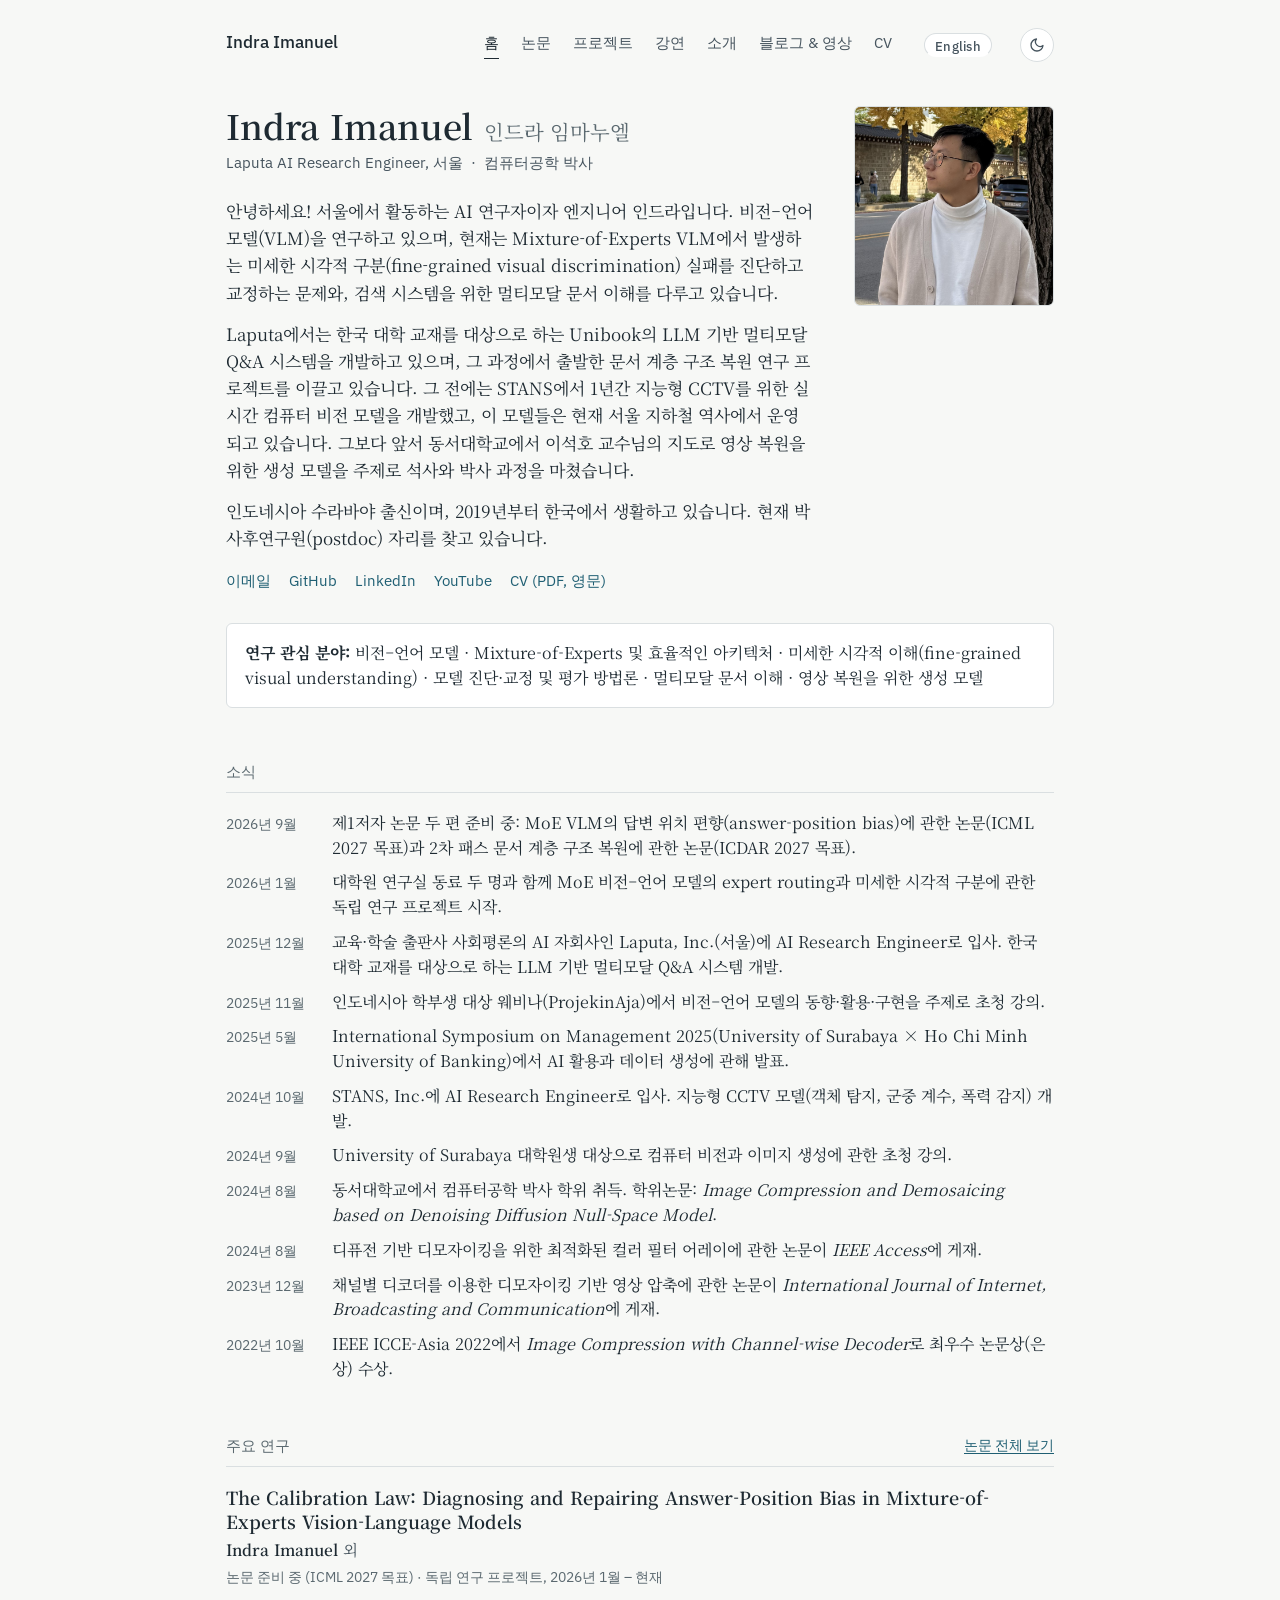
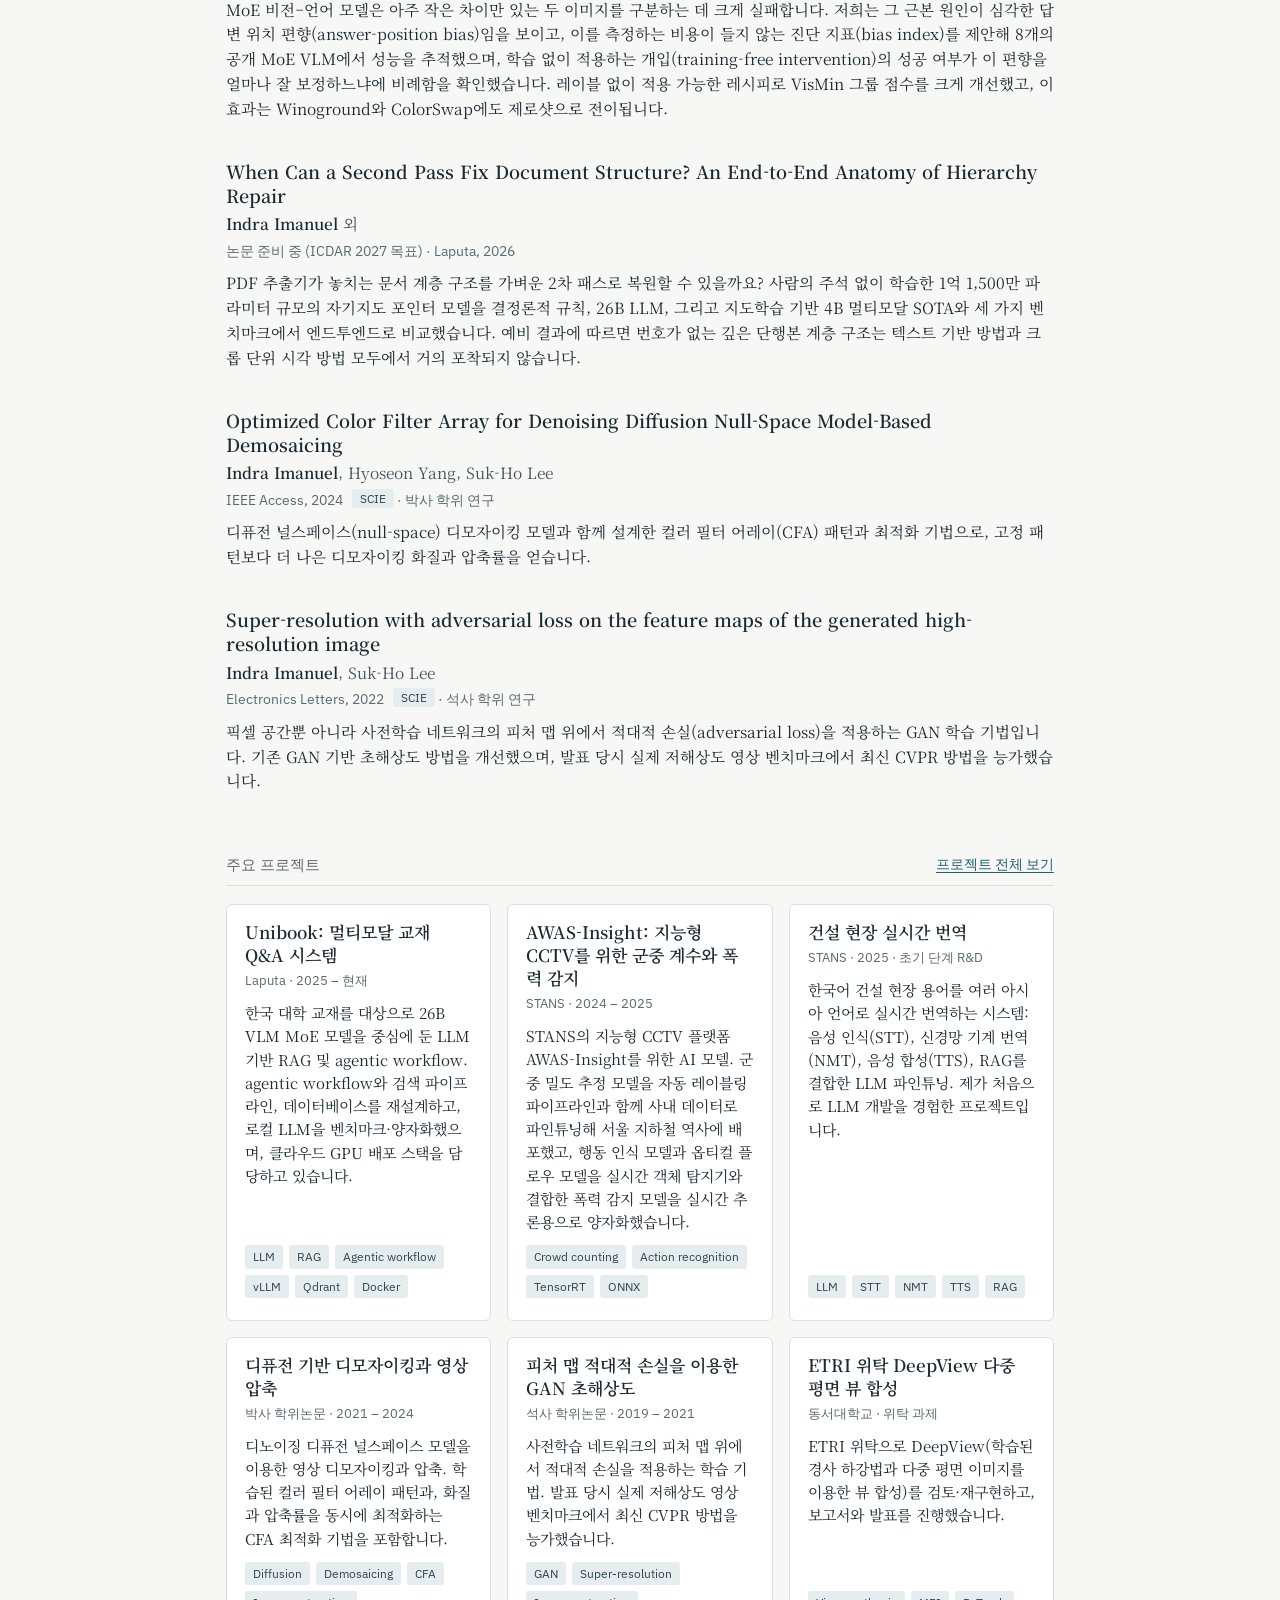
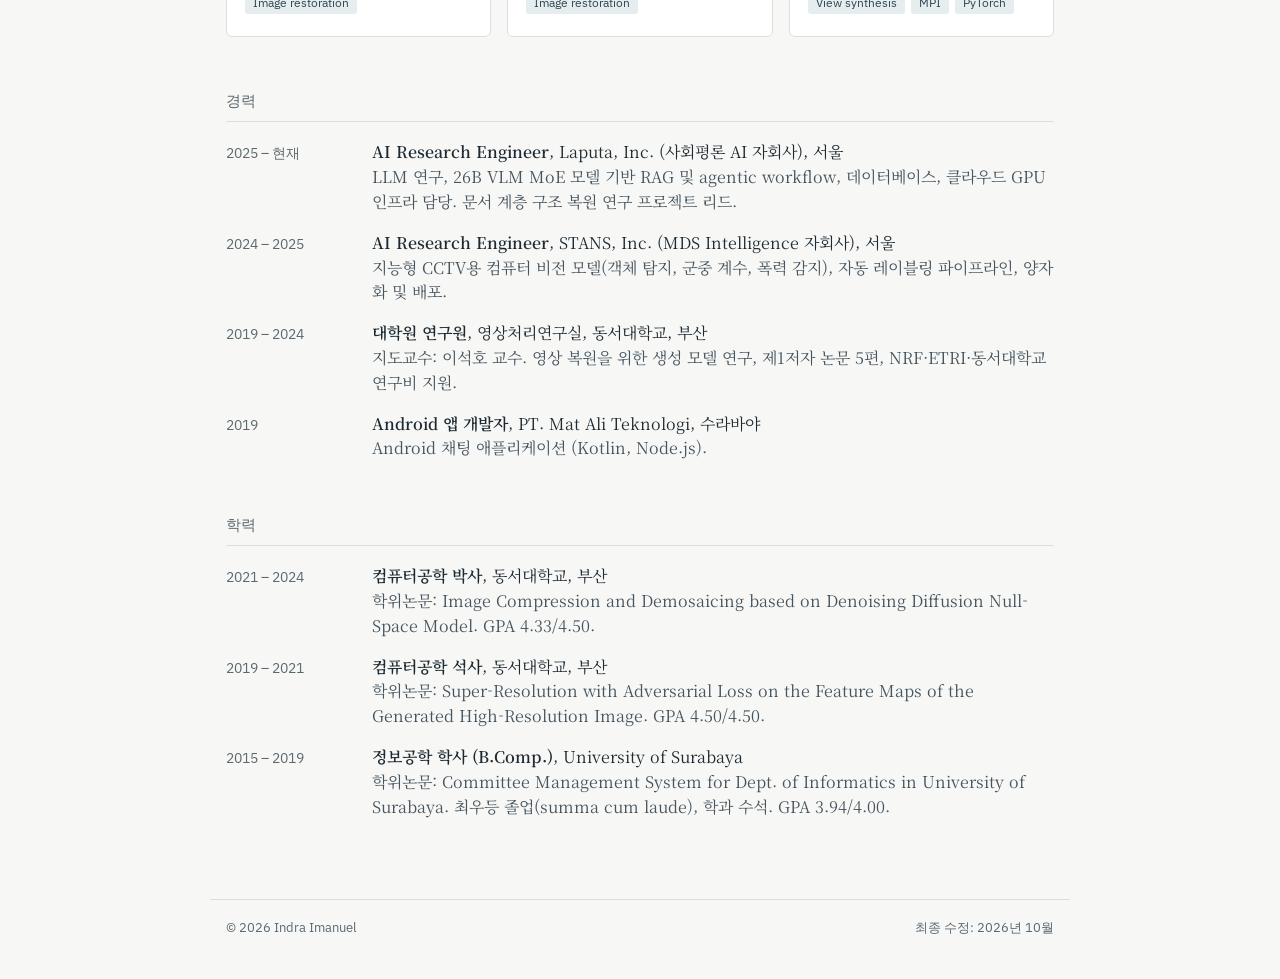
==== commit 684bf45e: "Update CV" ====
--- a/ko/index.html
+++ b/ko/index.html
@@ -188,8 +188,8 @@
       <div class="card">
         <h3>AWAS-Insight: 지능형 CCTV를 위한 군중 계수와 폭력 감지</h3>
         <p class="when">STANS · 2024 – 2025</p>
-        <p>STANS의 지능형 CCTV 플랫폼 AWAS-Insight를 위한 AI 모델. P2PNet 기반 군중 밀도 추정 모델을 자동 레이블링 파이프라인과 함께 사내 데이터로 파인튜닝해 서울 지하철 역사에 배포했고, SlowOnly와 옵티컬 플로우 모델을 YOLOv11과 결합한 폭력 감지 모델을 실시간 추론용으로 양자화했습니다.</p>
-        <div class="stack"><span>P2PNet</span><span>Crowd counting</span><span>Action recognition</span><span>TensorRT</span><span>ONNX</span></div>
+        <p>STANS의 지능형 CCTV 플랫폼 AWAS-Insight를 위한 AI 모델. 군중 밀도 추정 모델을 자동 레이블링 파이프라인과 함께 사내 데이터로 파인튜닝해 서울 지하철 역사에 배포했고, 행동 인식 모델과 옵티컬 플로우 모델을 실시간 객체 탐지기와 결합한 폭력 감지 모델을 실시간 추론용으로 양자화했습니다.</p>
+        <div class="stack"><span>Crowd counting</span><span>Action recognition</span><span>TensorRT</span><span>ONNX</span></div>
       </div>
       <div class="card">
         <h3>건설 현장 실시간 번역</h3>
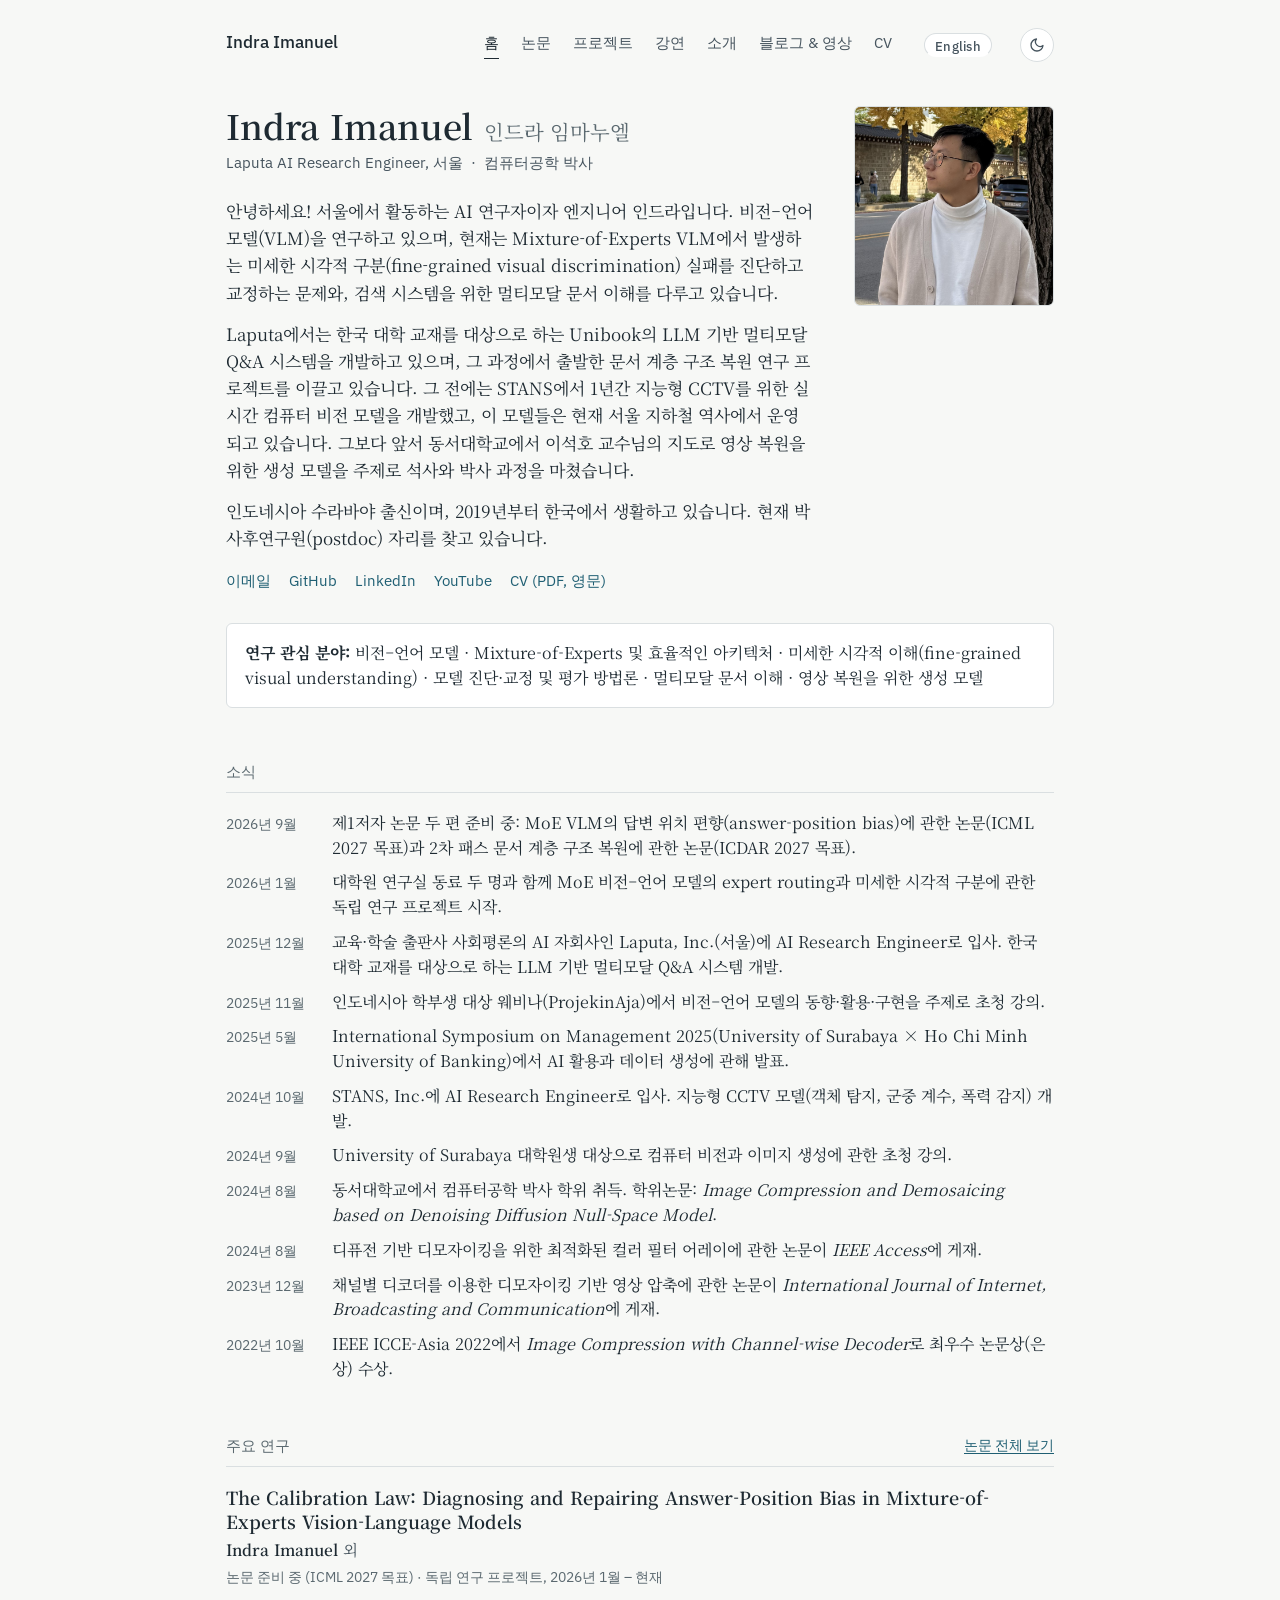
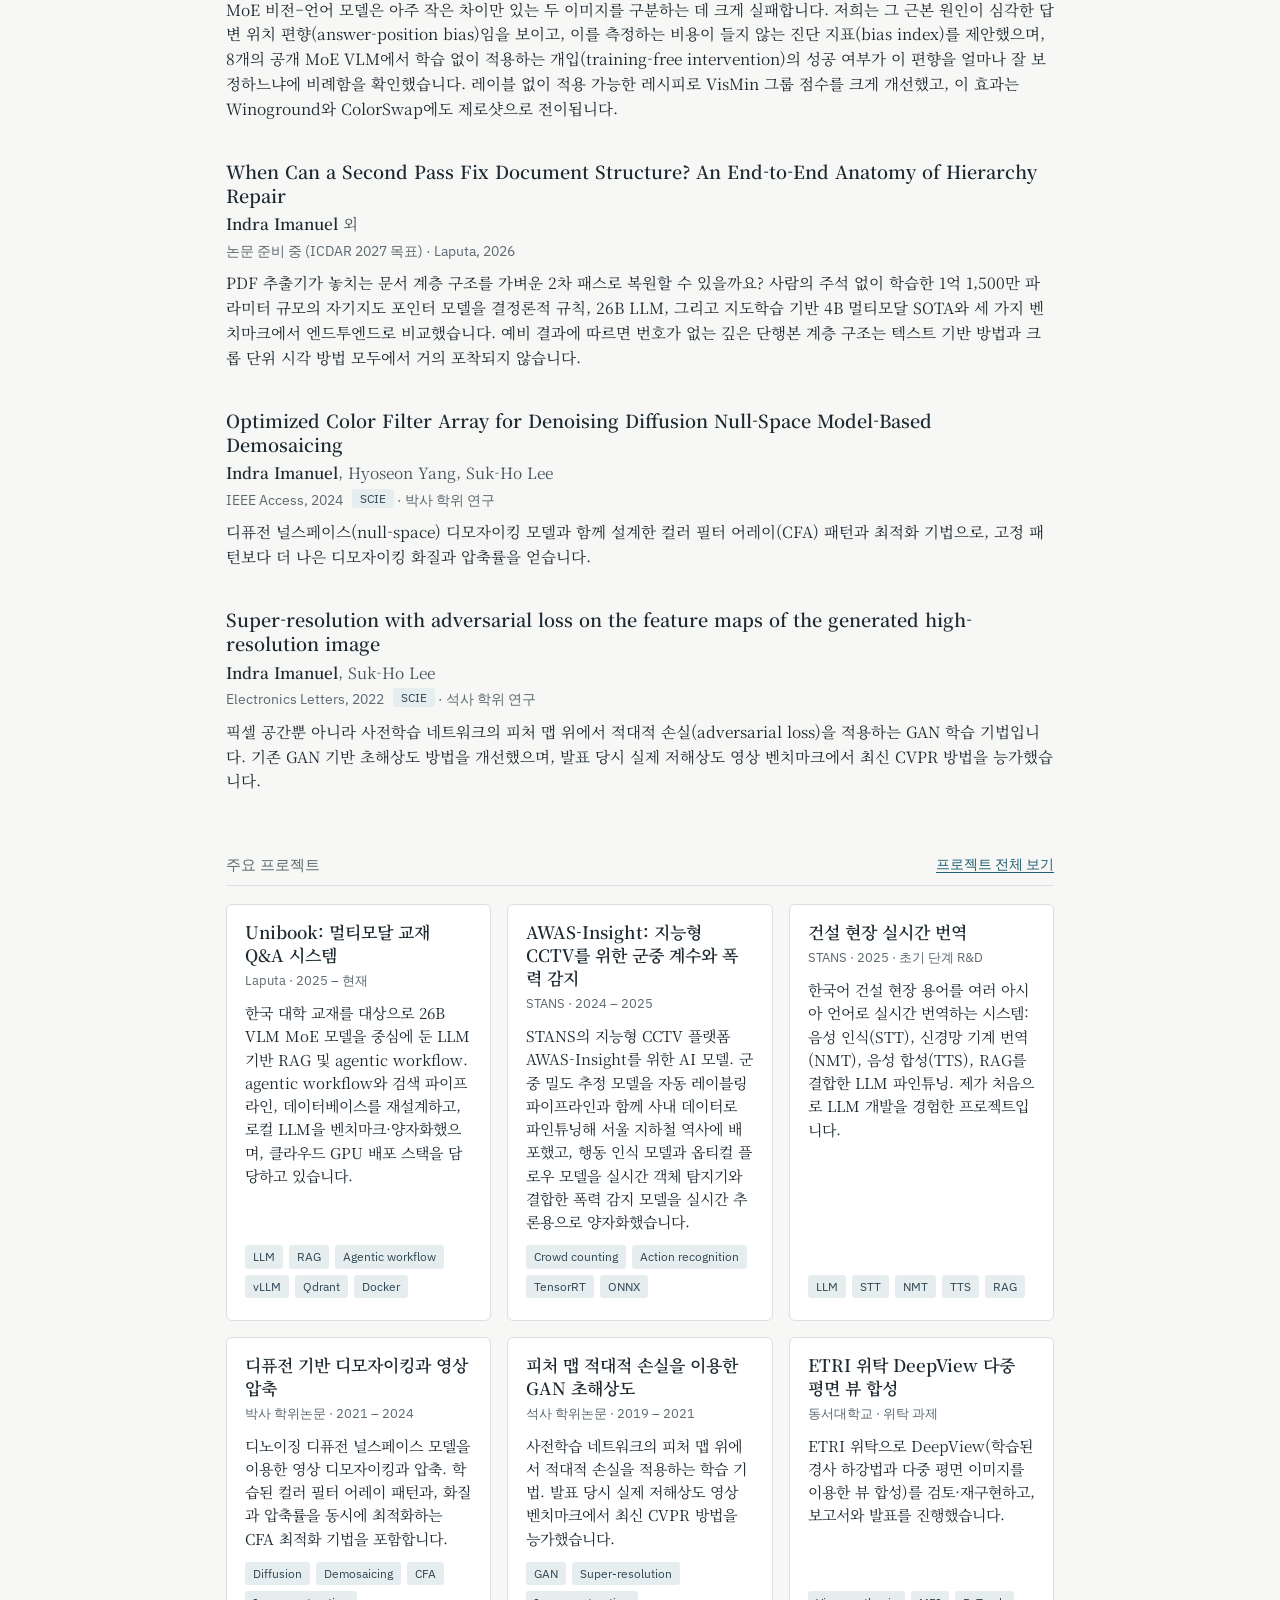
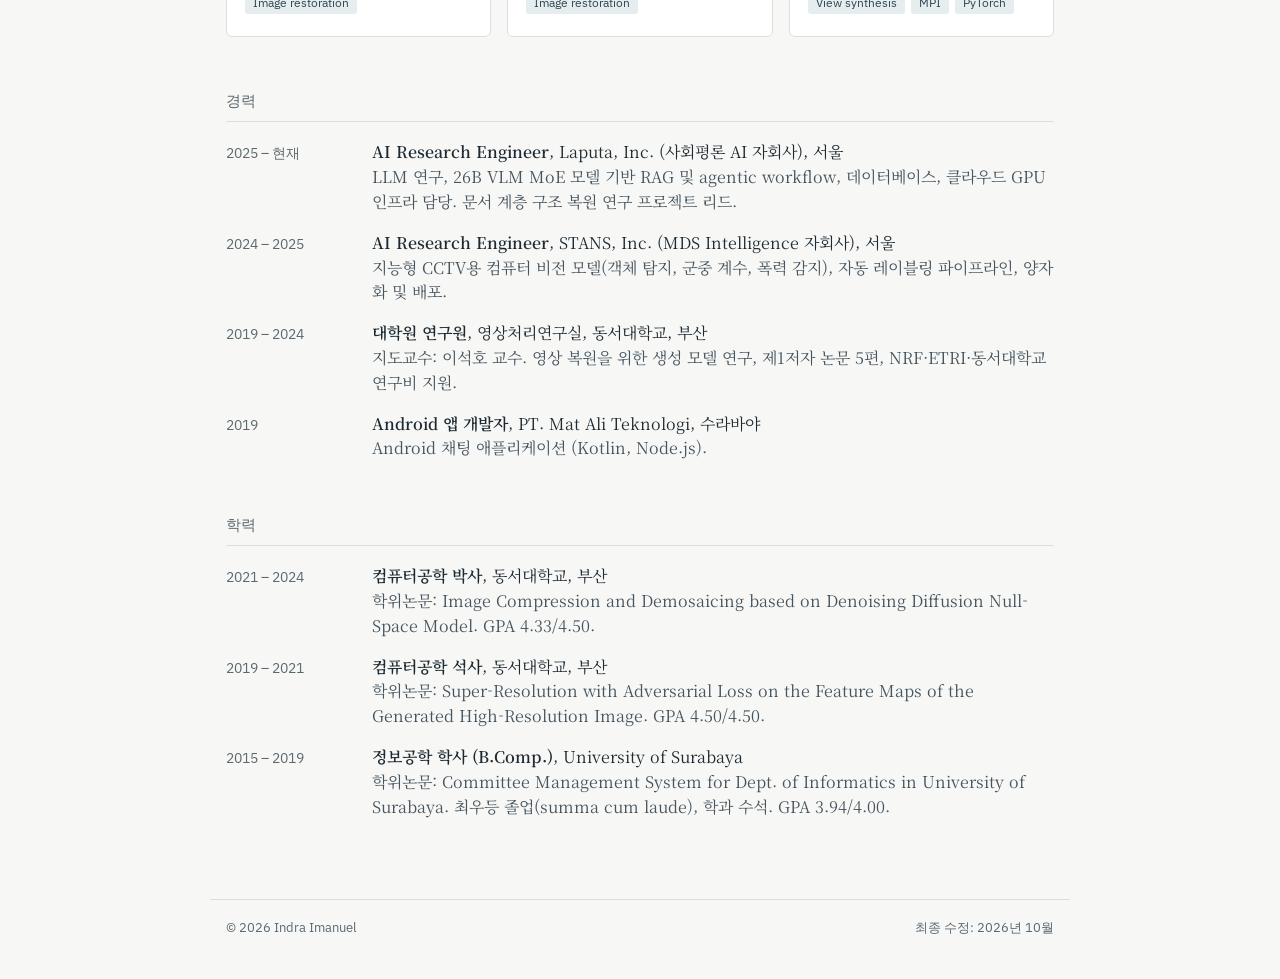
==== commit 67aa95ec: "Update writing & CV" ====
--- a/ko/index.html
+++ b/ko/index.html
@@ -119,9 +119,9 @@
           MoE 비전–언어 모델은 아주 작은 차이만 있는 두 이미지를 구분하는 데
           크게 실패합니다. 저희는 그 근본 원인이 심각한 답변 위치
           편향(answer-position bias)임을 보이고, 이를 측정하는 비용이 들지 않는
-          진단 지표(bias index)를 제안해 8개의 공개 MoE VLM에서 성능을 추적했으며,
-          학습 없이 적용하는 개입(training-free intervention)의 성공 여부가 이
-          편향을 얼마나 잘 보정하느냐에 비례함을 확인했습니다. 레이블 없이
+          진단 지표(bias index)를 제안했으며, 8개의 공개 MoE VLM에서 학습 없이
+          적용하는 개입(training-free intervention)의 성공 여부가 이 편향을
+          얼마나 잘 보정하느냐에 비례함을 확인했습니다. 레이블 없이
           적용 가능한 레시피로 VisMin 그룹 점수를 크게 개선했고, 이 효과는
           Winoground와 ColorSwap에도 제로샷으로 전이됩니다.
         </p>
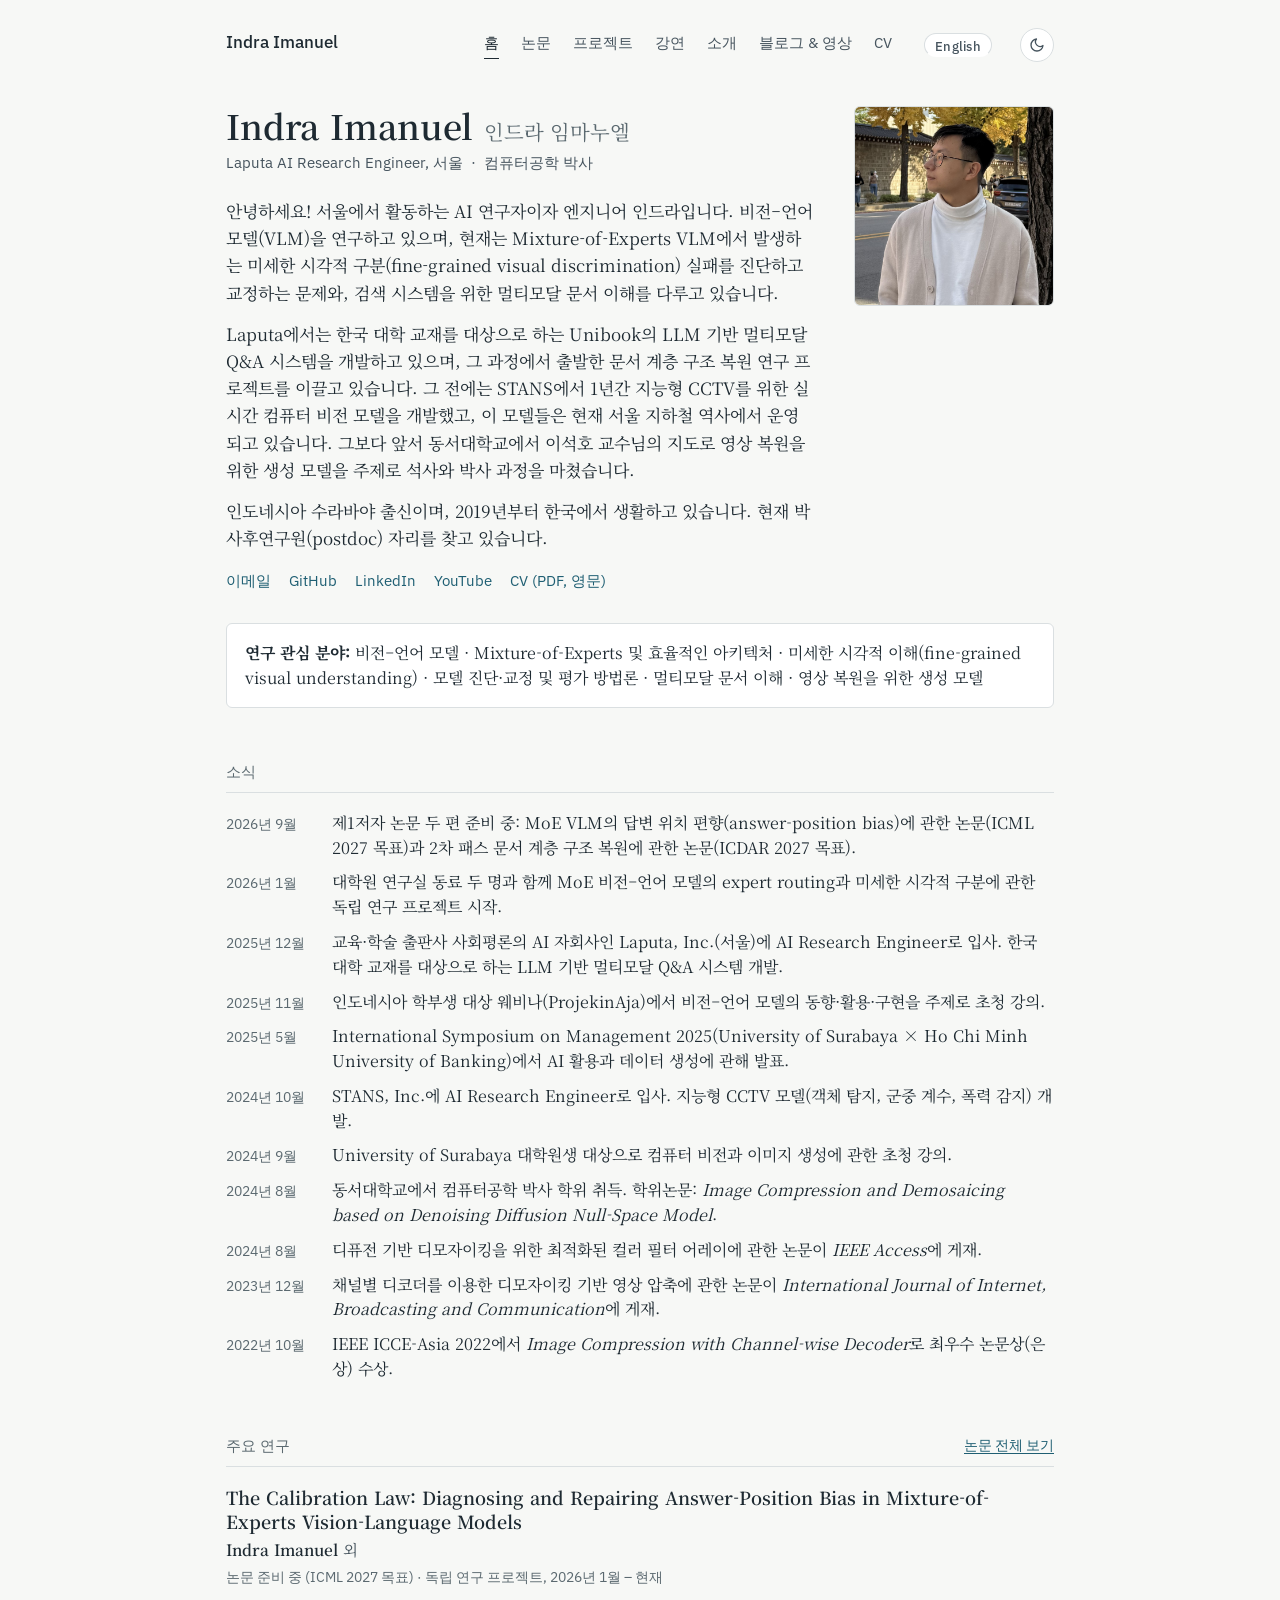
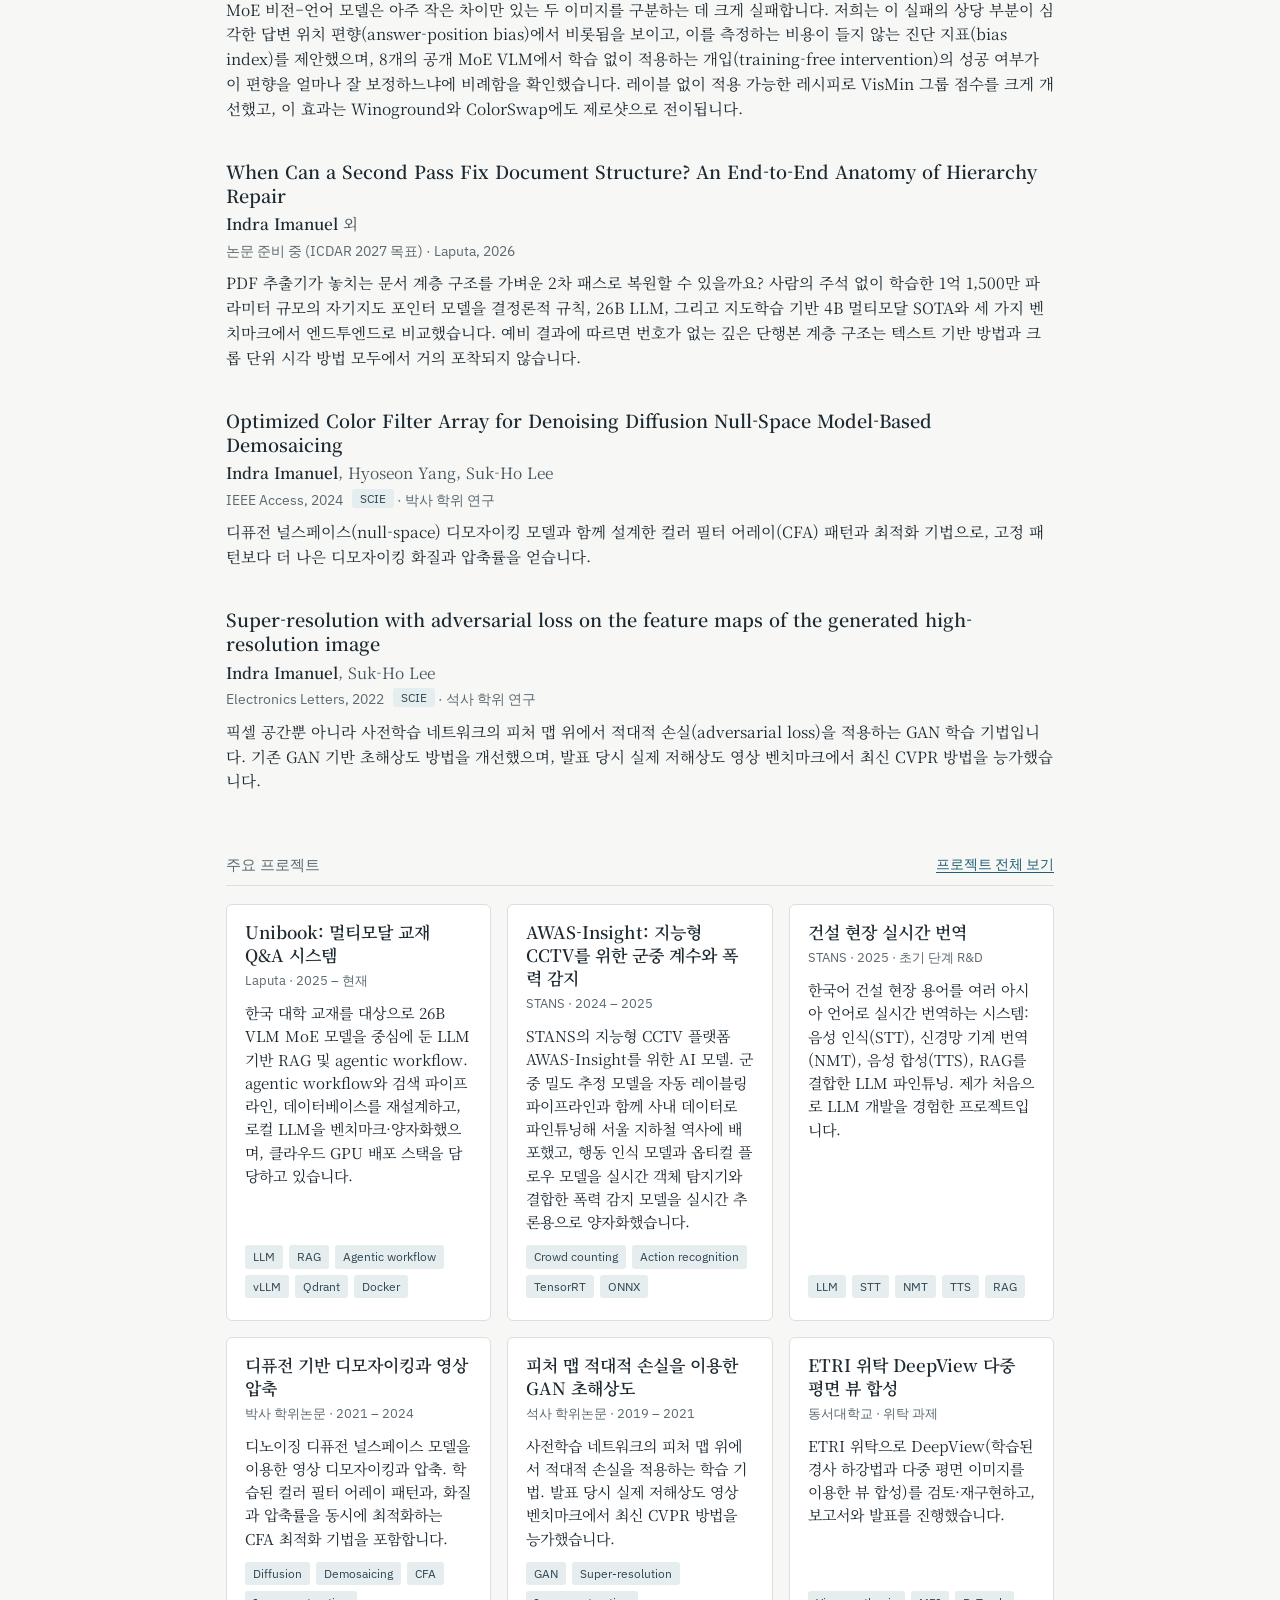
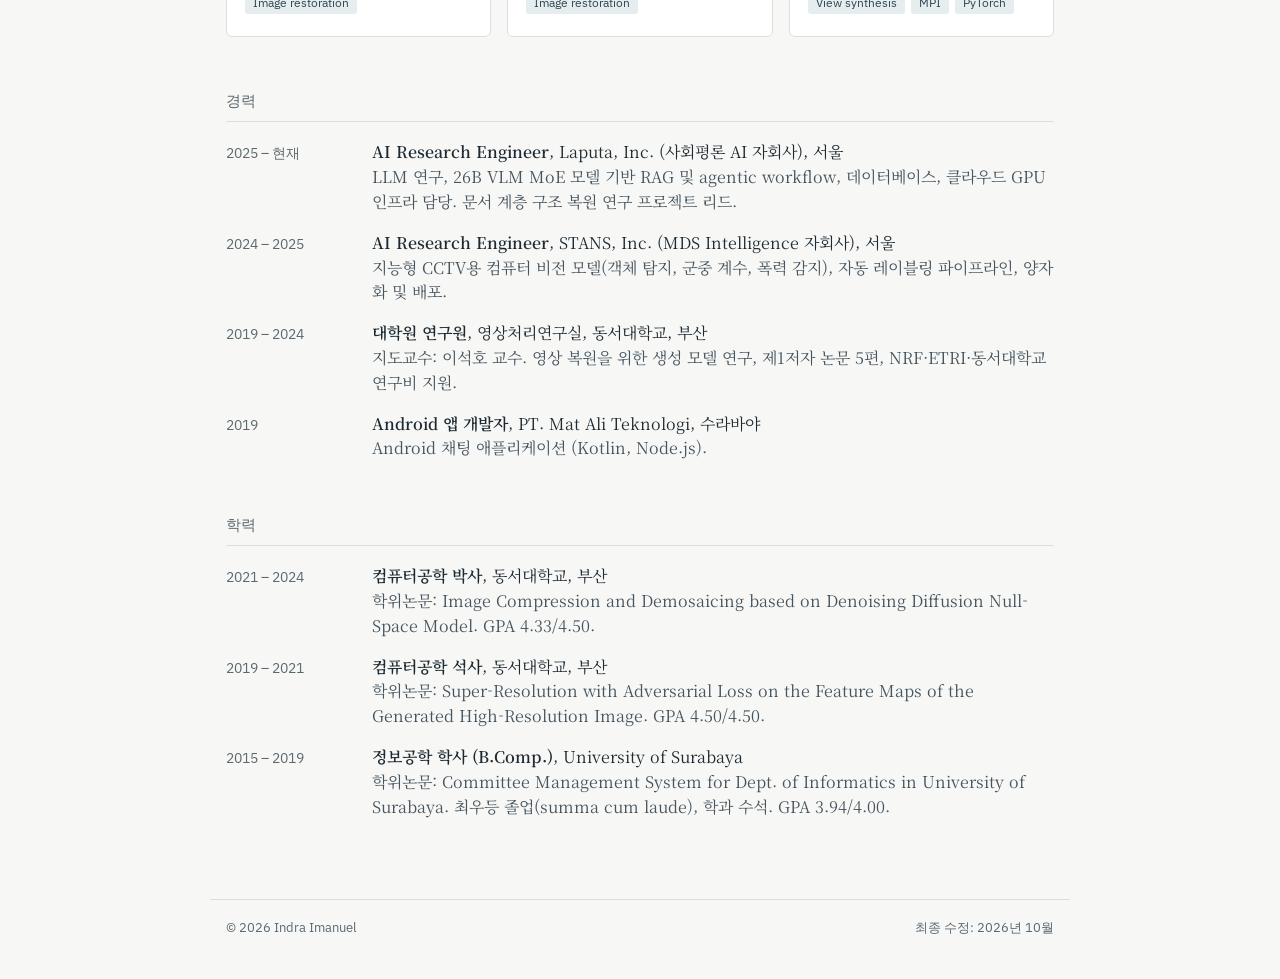
==== commit 1666411c: "Project text: much of the failure (consistency with CV and paper)" ====
--- a/ko/index.html
+++ b/ko/index.html
@@ -117,8 +117,8 @@
         <p class="venue">논문 준비 중 (ICML 2027 목표) · 독립 연구 프로젝트, 2026년 1월 – 현재</p>
         <p class="abstract">
           MoE 비전–언어 모델은 아주 작은 차이만 있는 두 이미지를 구분하는 데
-          크게 실패합니다. 저희는 그 근본 원인이 심각한 답변 위치
-          편향(answer-position bias)임을 보이고, 이를 측정하는 비용이 들지 않는
+          크게 실패합니다. 저희는 이 실패의 상당 부분이 심각한 답변 위치
+          편향(answer-position bias)에서 비롯됨을 보이고, 이를 측정하는 비용이 들지 않는
           진단 지표(bias index)를 제안했으며, 8개의 공개 MoE VLM에서 학습 없이
           적용하는 개입(training-free intervention)의 성공 여부가 이 편향을
           얼마나 잘 보정하느냐에 비례함을 확인했습니다. 레이블 없이
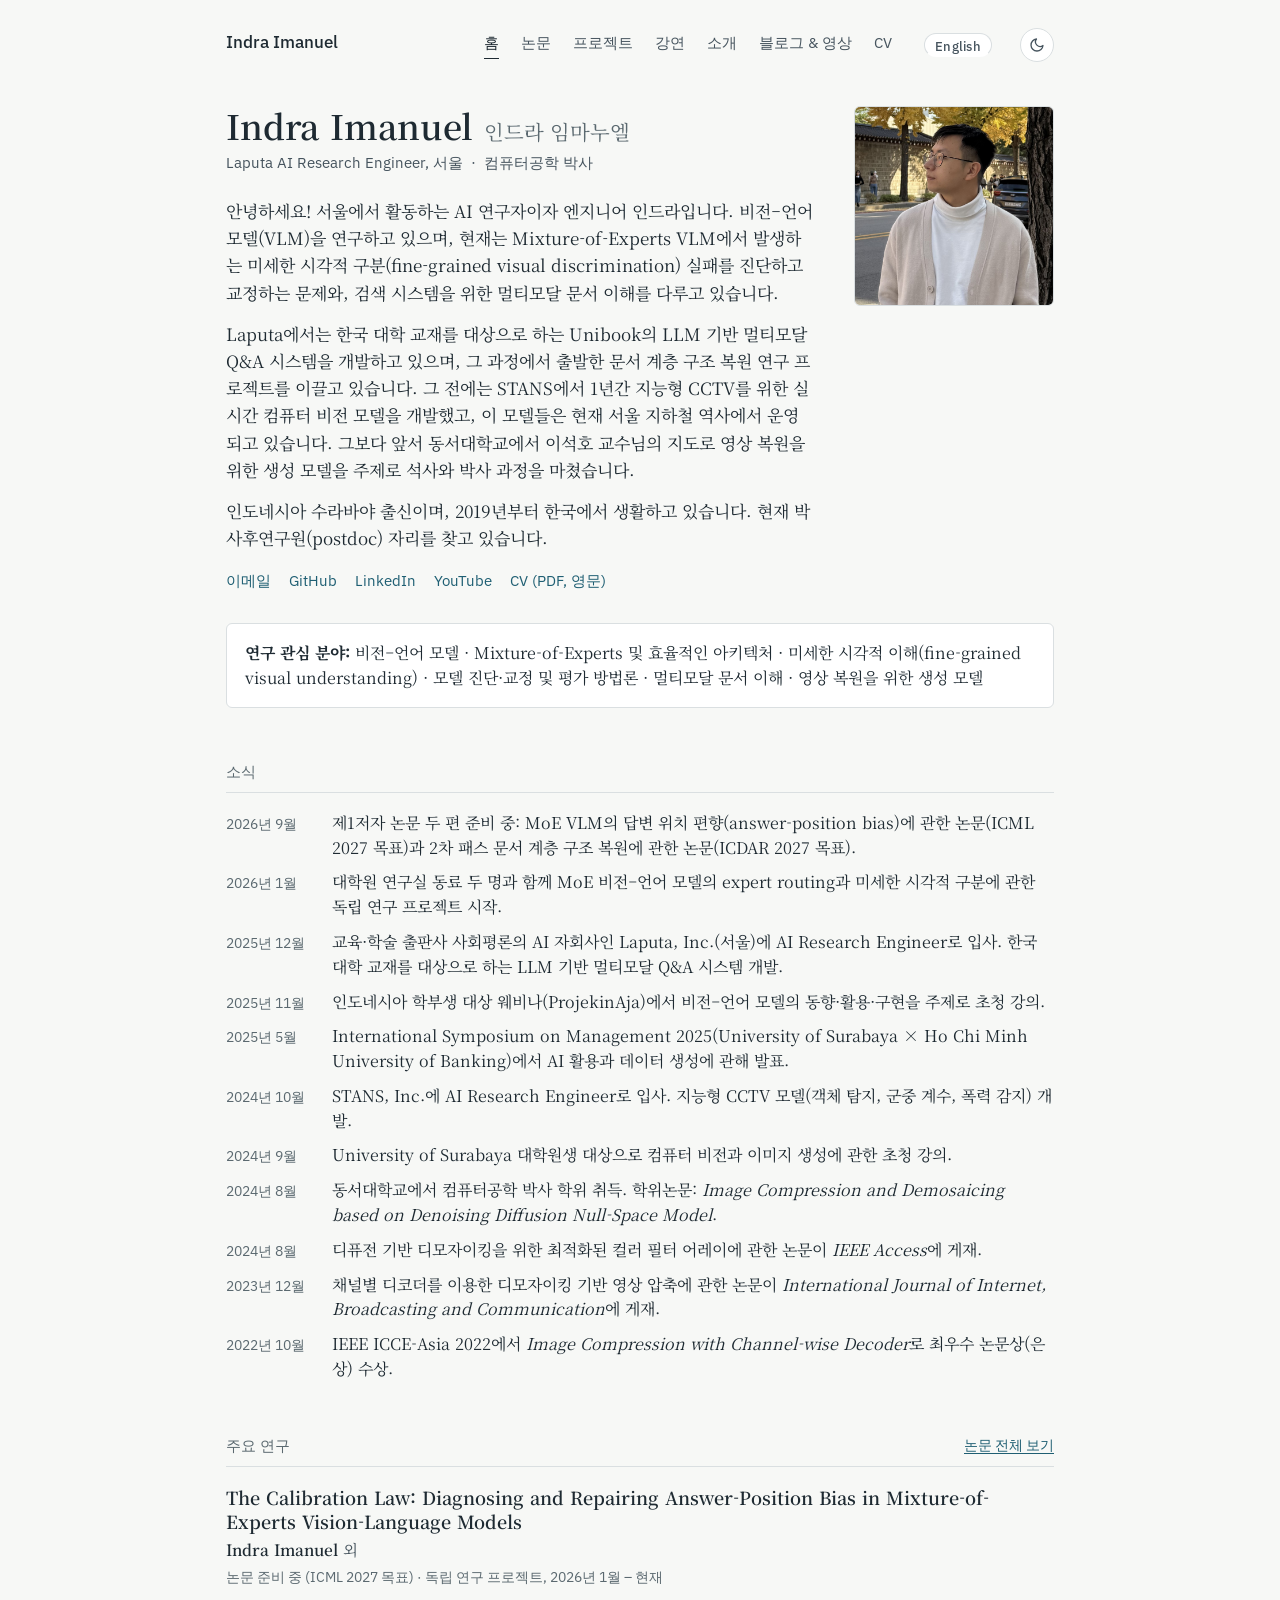
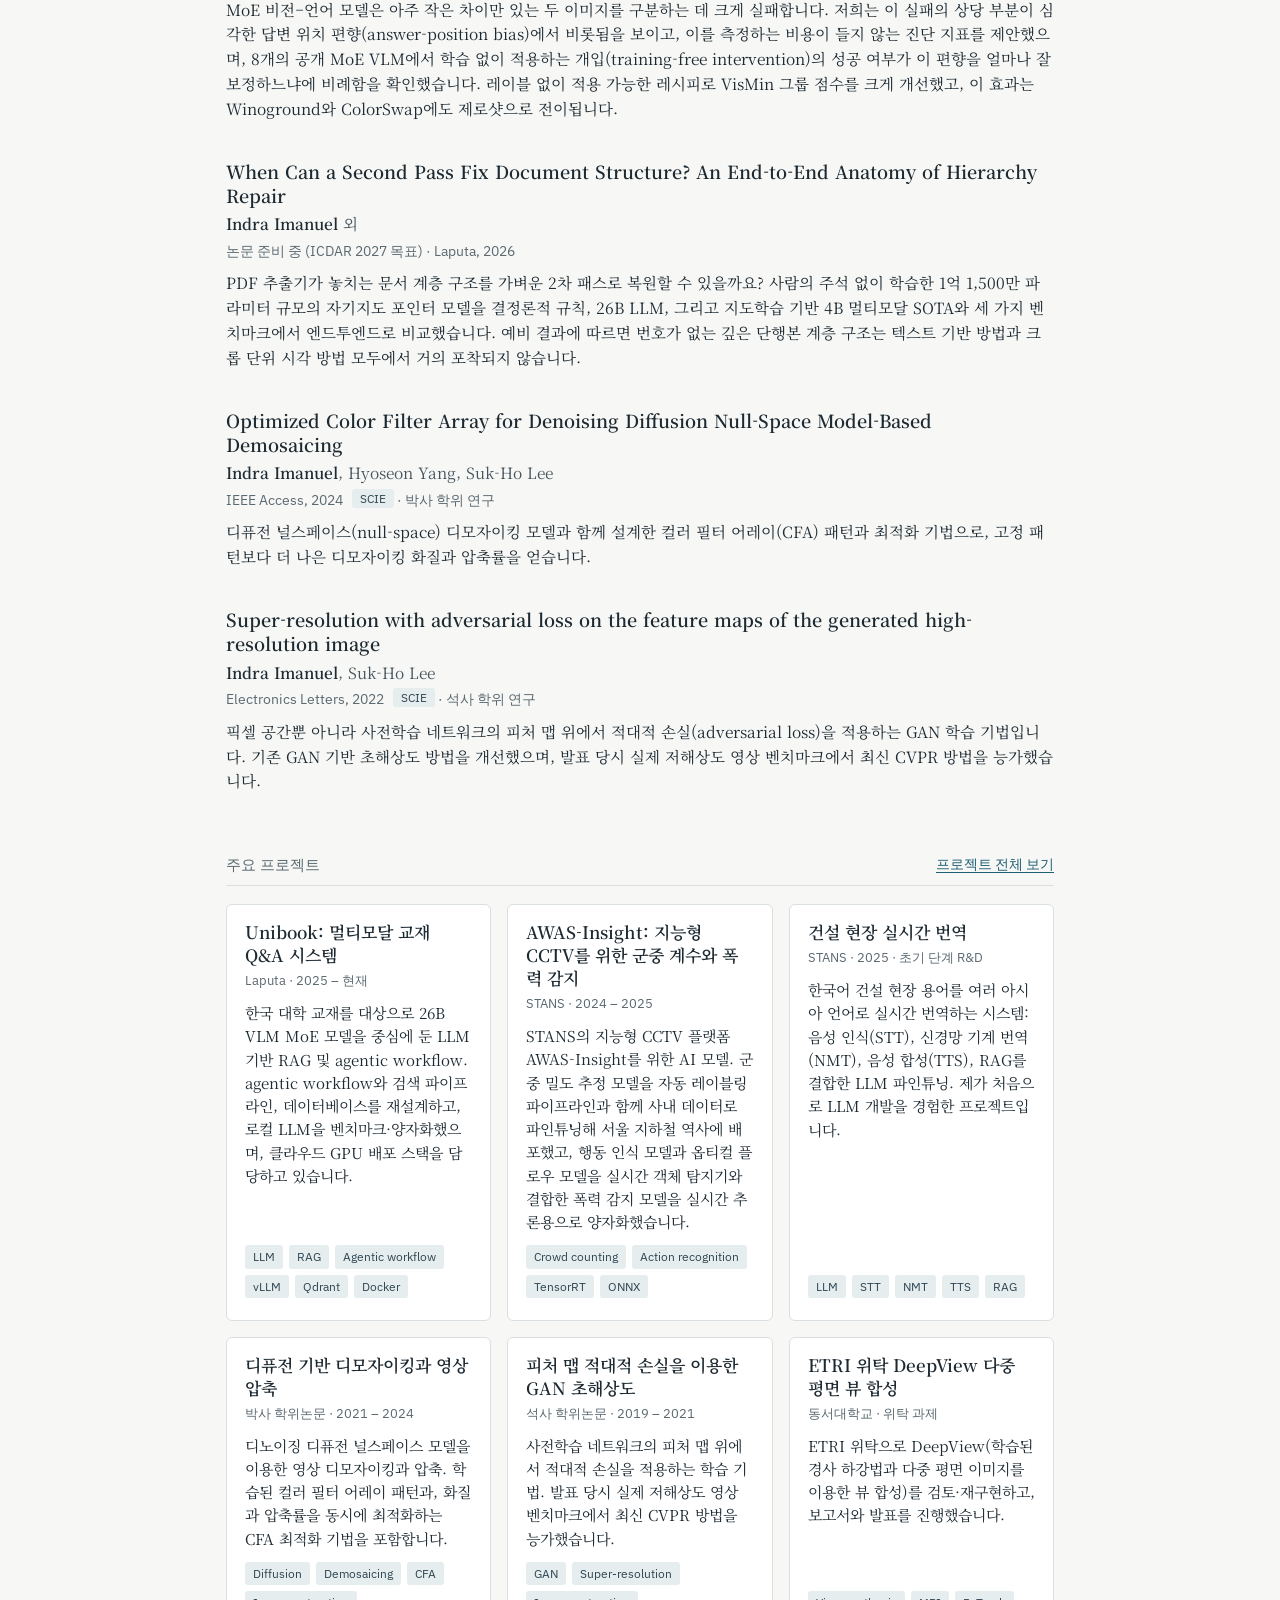
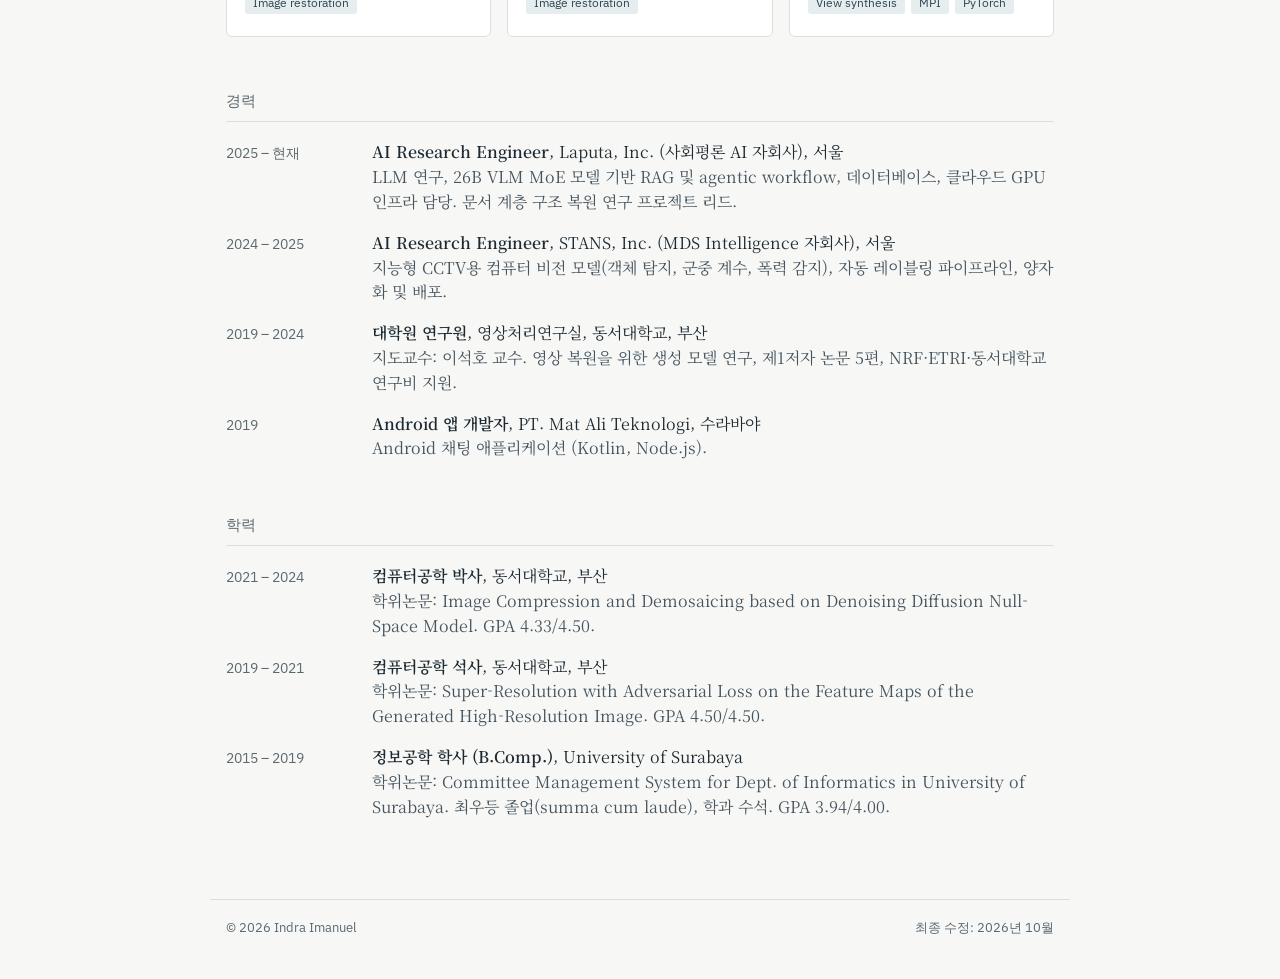
==== commit 2080e72f: "Add files via upload" ====
--- a/ko/index.html
+++ b/ko/index.html
@@ -119,7 +119,7 @@
           MoE 비전–언어 모델은 아주 작은 차이만 있는 두 이미지를 구분하는 데
           크게 실패합니다. 저희는 이 실패의 상당 부분이 심각한 답변 위치
           편향(answer-position bias)에서 비롯됨을 보이고, 이를 측정하는 비용이 들지 않는
-          진단 지표(bias index)를 제안했으며, 8개의 공개 MoE VLM에서 학습 없이
+          진단 지표를 제안했으며, 8개의 공개 MoE VLM에서 학습 없이
           적용하는 개입(training-free intervention)의 성공 여부가 이 편향을
           얼마나 잘 보정하느냐에 비례함을 확인했습니다. 레이블 없이
           적용 가능한 레시피로 VisMin 그룹 점수를 크게 개선했고, 이 효과는
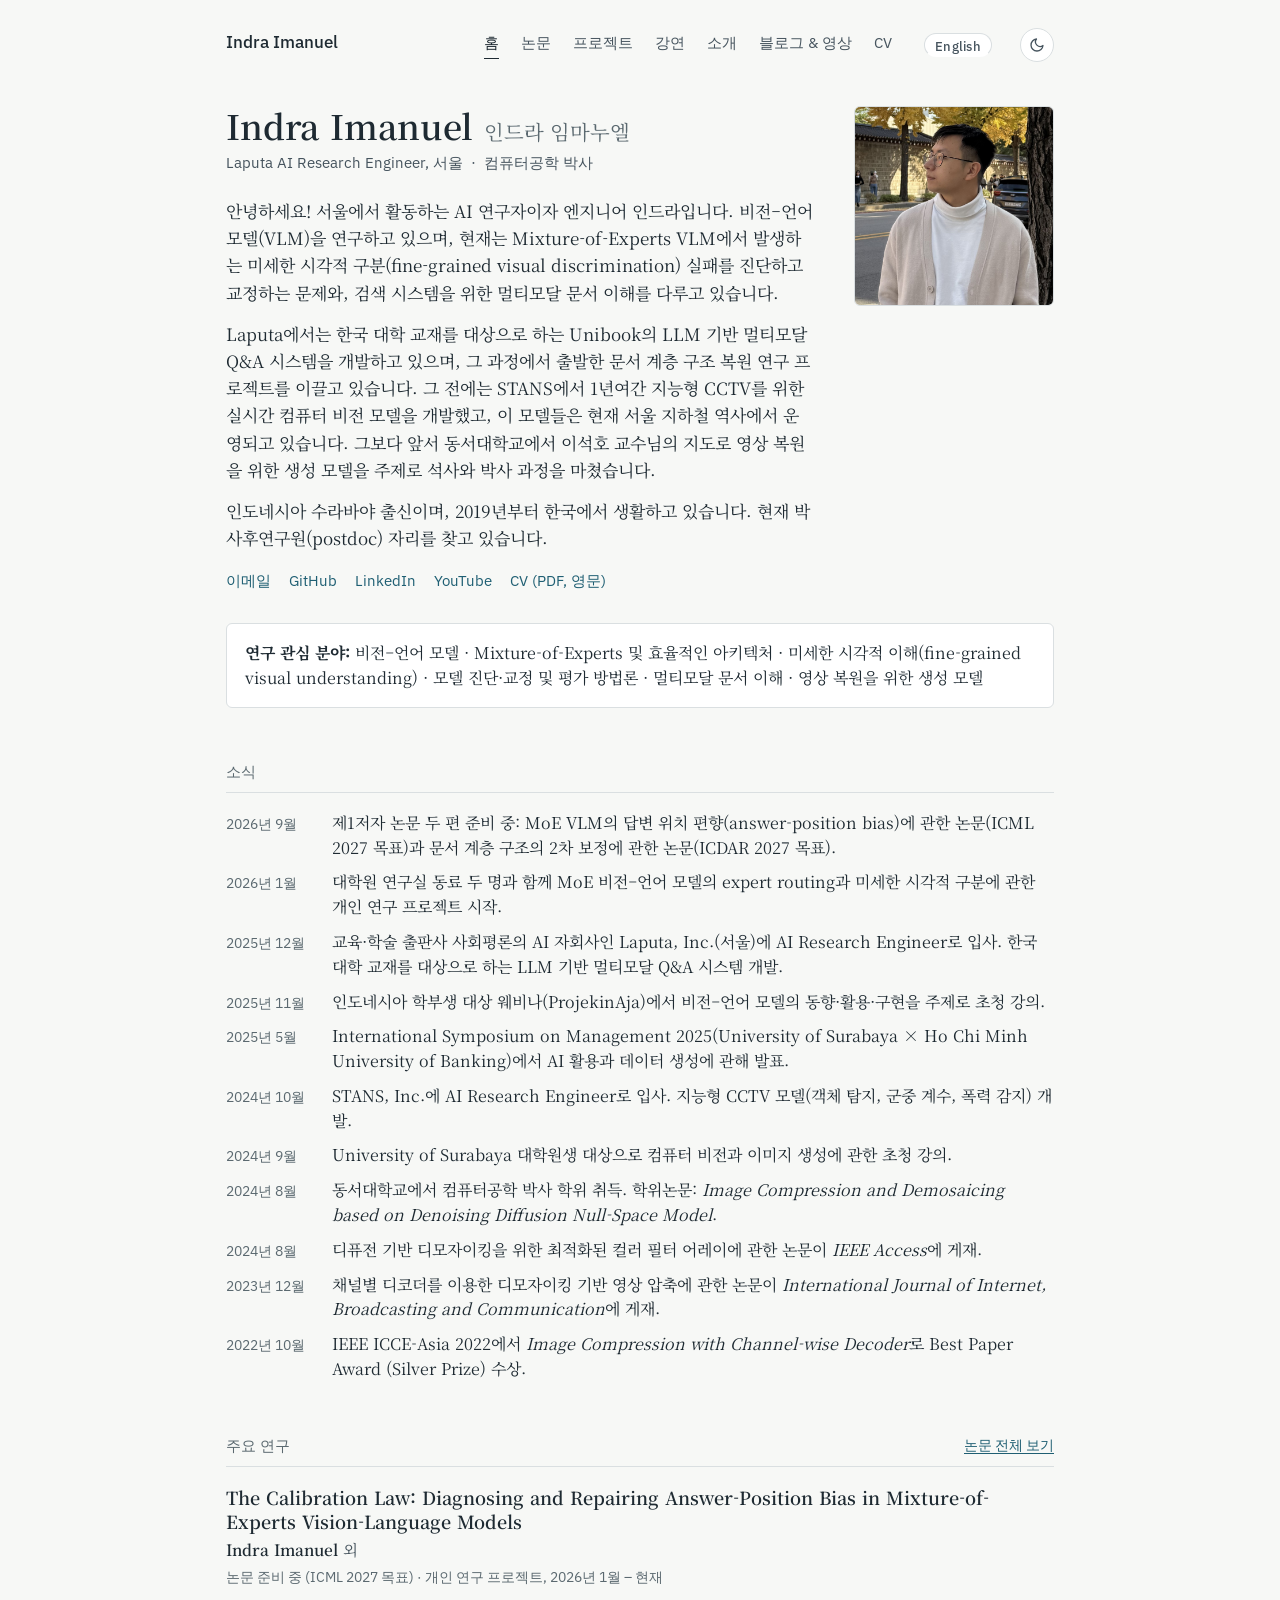
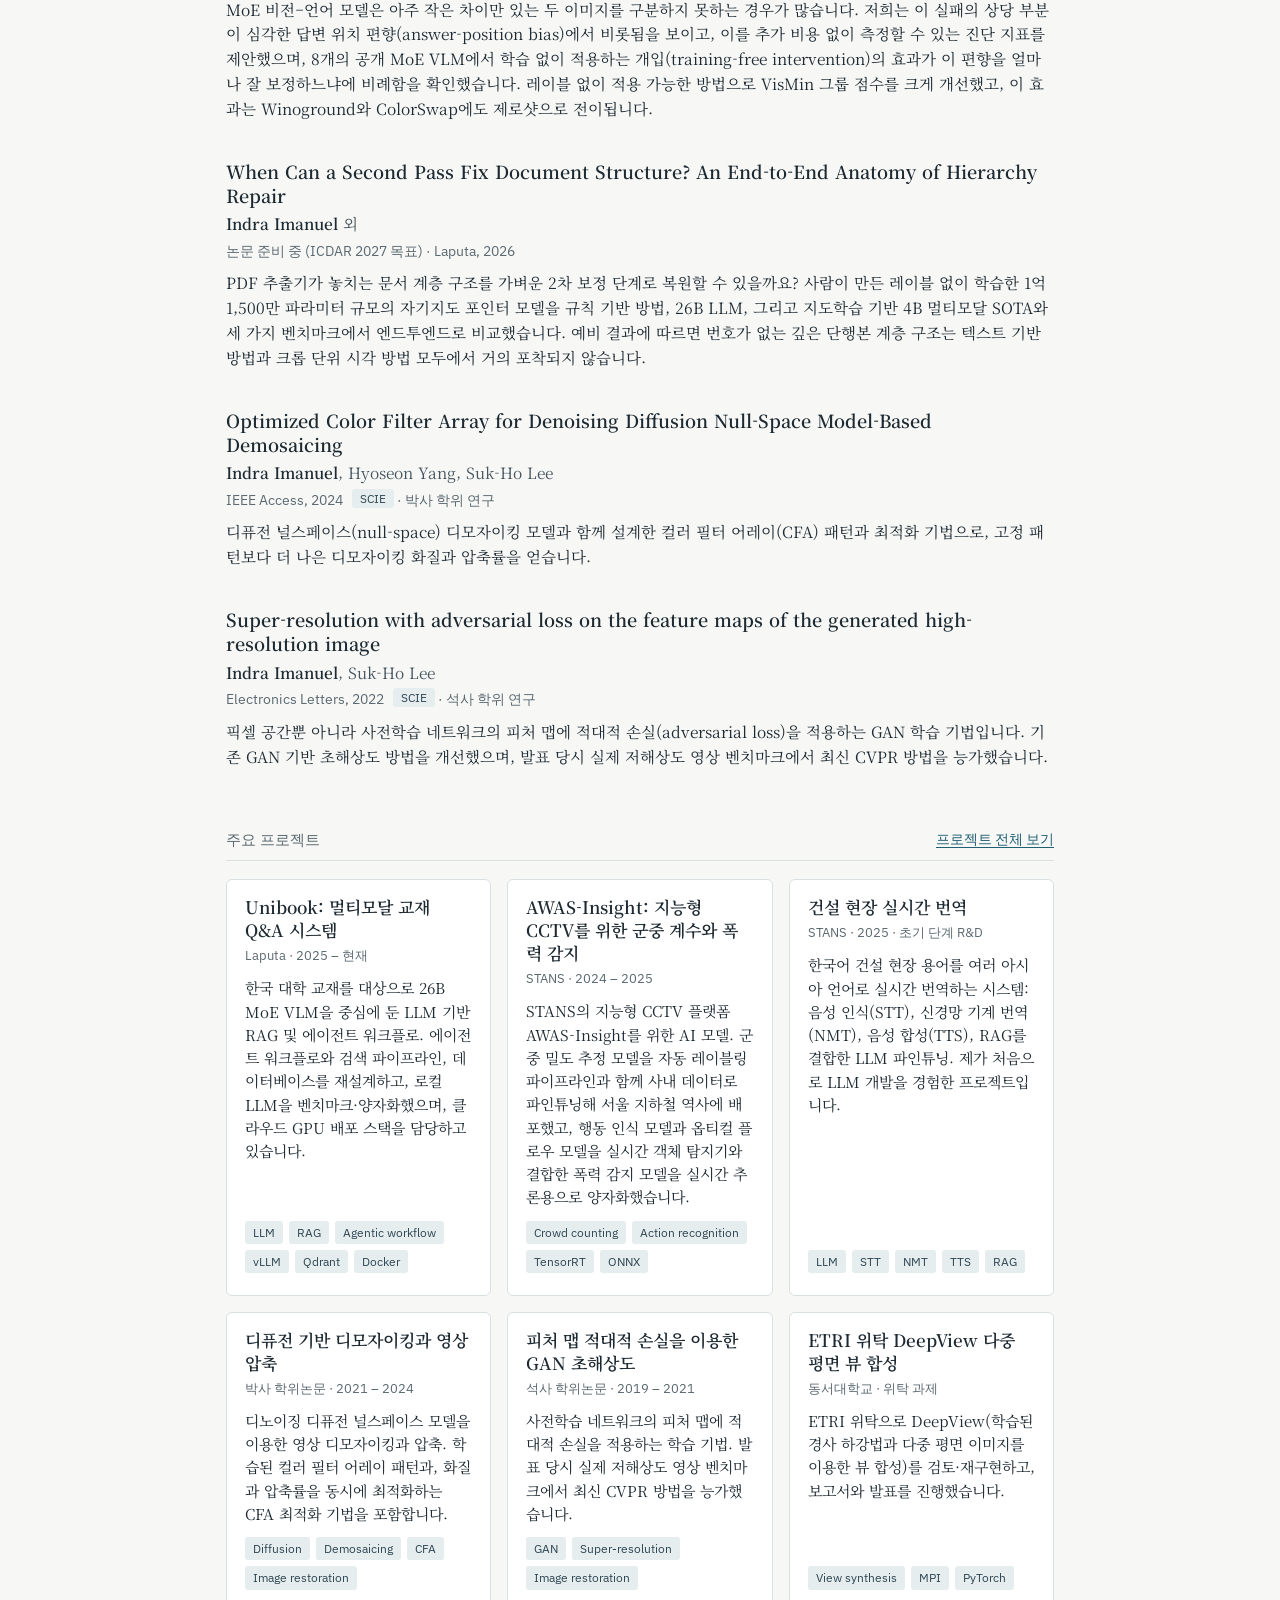
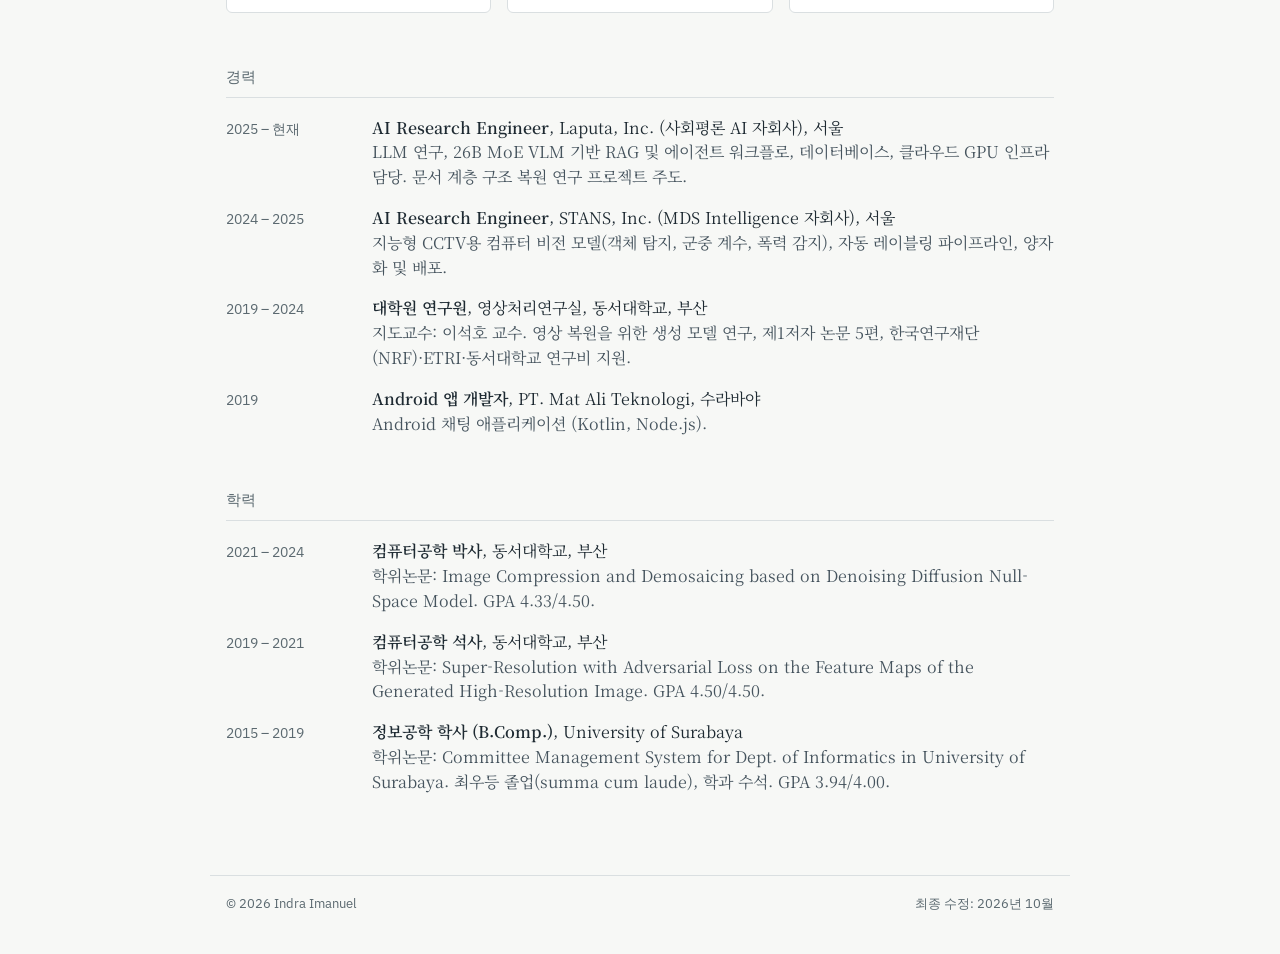
==== commit 54736856: "Add files via upload" ====
--- a/ko/index.html
+++ b/ko/index.html
@@ -58,7 +58,7 @@
       <p>
         Laputa에서는 한국 대학 교재를 대상으로 하는 Unibook의 LLM 기반 멀티모달
         Q&amp;A 시스템을 개발하고 있으며, 그 과정에서 출발한 문서 계층 구조 복원
-        연구 프로젝트를 이끌고 있습니다. 그 전에는 STANS에서 1년간 지능형 CCTV를
+        연구 프로젝트를 이끌고 있습니다. 그 전에는 STANS에서 1년여간 지능형 CCTV를
         위한 실시간 컴퓨터 비전 모델을 개발했고, 이 모델들은 현재 서울 지하철
         역사에서 운영되고 있습니다. 그보다 앞서 동서대학교에서 이석호 교수님의
         지도로 영상 복원을 위한 생성 모델을 주제로 석사와 박사 과정을 마쳤습니다.
@@ -92,8 +92,8 @@
   <section id="news">
     <h2>소식</h2>
     <ul class="news">
-      <li><time>2026년 9월</time><span>제1저자 논문 두 편 준비 중: MoE VLM의 답변 위치 편향(answer-position bias)에 관한 논문(ICML 2027 목표)과 2차 패스 문서 계층 구조 복원에 관한 논문(ICDAR 2027 목표).</span></li>
-      <li><time>2026년 1월</time><span>대학원 연구실 동료 두 명과 함께 MoE 비전–언어 모델의 expert routing과 미세한 시각적 구분에 관한 독립 연구 프로젝트 시작.</span></li>
+      <li><time>2026년 9월</time><span>제1저자 논문 두 편 준비 중: MoE VLM의 답변 위치 편향(answer-position bias)에 관한 논문(ICML 2027 목표)과 문서 계층 구조의 2차 보정에 관한 논문(ICDAR 2027 목표).</span></li>
+      <li><time>2026년 1월</time><span>대학원 연구실 동료 두 명과 함께 MoE 비전–언어 모델의 expert routing과 미세한 시각적 구분에 관한 개인 연구 프로젝트 시작.</span></li>
       <li><time>2025년 12월</time><span>교육·학술 출판사 사회평론의 AI 자회사인 Laputa, Inc.(서울)에 AI Research Engineer로 입사. 한국 대학 교재를 대상으로 하는 LLM 기반 멀티모달 Q&amp;A 시스템 개발.</span></li>
       <li><time>2025년 11월</time><span>인도네시아 학부생 대상 웨비나(ProjekinAja)에서 비전–언어 모델의 동향·활용·구현을 주제로 초청 강의.</span></li>
       <li><time>2025년 5월</time><span>International Symposium on Management 2025(University of Surabaya × Ho Chi Minh University of Banking)에서 AI 활용과 데이터 생성에 관해 발표.</span></li>
@@ -102,7 +102,7 @@
       <li><time>2024년 8월</time><span>동서대학교에서 컴퓨터공학 박사 학위 취득. 학위논문: <em>Image Compression and Demosaicing based on Denoising Diffusion Null-Space Model</em>.</span></li>
       <li><time>2024년 8월</time><span>디퓨전 기반 디모자이킹을 위한 최적화된 컬러 필터 어레이에 관한 논문이 <em>IEEE Access</em>에 게재.</span></li>
       <li><time>2023년 12월</time><span>채널별 디코더를 이용한 디모자이킹 기반 영상 압축에 관한 논문이 <em>International Journal of Internet, Broadcasting and Communication</em>에 게재.</span></li>
-      <li><time>2022년 10월</time><span>IEEE ICCE-Asia 2022에서 <em>Image Compression with Channel-wise Decoder</em>로 최우수 논문상(은상) 수상.</span></li>
+      <li><time>2022년 10월</time><span>IEEE ICCE-Asia 2022에서 <em>Image Compression with Channel-wise Decoder</em>로 Best Paper Award (Silver Prize) 수상.</span></li>
     </ul>
   </section>
 
@@ -114,15 +114,13 @@
       <div>
         <h3>The Calibration Law: Diagnosing and Repairing Answer-Position Bias in Mixture-of-Experts Vision-Language Models</h3>
         <p class="authors"><b>Indra Imanuel</b> 외</p>
-        <p class="venue">논문 준비 중 (ICML 2027 목표) · 독립 연구 프로젝트, 2026년 1월 – 현재</p>
-        <p class="abstract">
-          MoE 비전–언어 모델은 아주 작은 차이만 있는 두 이미지를 구분하는 데
-          크게 실패합니다. 저희는 이 실패의 상당 부분이 심각한 답변 위치
-          편향(answer-position bias)에서 비롯됨을 보이고, 이를 측정하는 비용이 들지 않는
-          진단 지표를 제안했으며, 8개의 공개 MoE VLM에서 학습 없이
-          적용하는 개입(training-free intervention)의 성공 여부가 이 편향을
+        <p class="venue">논문 준비 중 (ICML 2027 목표) · 개인 연구 프로젝트, 2026년 1월 – 현재</p>
+        <p class="abstract">
+          MoE 비전–언어 모델은 아주 작은 차이만 있는 두 이미지를 구분하지 못하는 경우가 많습니다. 저희는 이 실패의 상당 부분이 심각한 답변 위치
+          편향(answer-position bias)에서 비롯됨을 보이고, 이를 추가 비용 없이 측정할 수 있는 진단 지표를 제안했으며, 8개의 공개 MoE VLM에서 학습 없이
+          적용하는 개입(training-free intervention)의 효과가 이 편향을
           얼마나 잘 보정하느냐에 비례함을 확인했습니다. 레이블 없이
-          적용 가능한 레시피로 VisMin 그룹 점수를 크게 개선했고, 이 효과는
+          적용 가능한 방법으로 VisMin 그룹 점수를 크게 개선했고, 이 효과는
           Winoground와 ColorSwap에도 제로샷으로 전이됩니다.
         </p>
       </div>
@@ -135,9 +133,8 @@
         <p class="authors"><b>Indra Imanuel</b> 외</p>
         <p class="venue">논문 준비 중 (ICDAR 2027 목표) · Laputa, 2026</p>
         <p class="abstract">
-          PDF 추출기가 놓치는 문서 계층 구조를 가벼운 2차 패스로 복원할 수
-          있을까요? 사람의 주석 없이 학습한 1억 1,500만 파라미터 규모의
-          자기지도 포인터 모델을 결정론적 규칙, 26B LLM, 그리고 지도학습
+          PDF 추출기가 놓치는 문서 계층 구조를 가벼운 2차 보정 단계로 복원할 수 있을까요? 사람이 만든 레이블 없이 학습한 1억 1,500만 파라미터 규모의
+          자기지도 포인터 모델을 규칙 기반 방법, 26B LLM, 그리고 지도학습
           기반 4B 멀티모달 SOTA와 세 가지 벤치마크에서 엔드투엔드로
           비교했습니다. 예비 결과에 따르면 번호가 없는 깊은 단행본 계층 구조는
           텍스트 기반 방법과 크롭 단위 시각 방법 모두에서 거의 포착되지
@@ -167,7 +164,7 @@
         <p class="authors"><b>Indra Imanuel</b>, Suk-Ho Lee</p>
         <p class="venue">Electronics Letters, 2022 <span class="tag">SCIE</span> · 석사 학위 연구</p>
         <p class="abstract">
-          픽셀 공간뿐 아니라 사전학습 네트워크의 피처 맵 위에서 적대적
+          픽셀 공간뿐 아니라 사전학습 네트워크의 피처 맵에 적대적
           손실(adversarial loss)을 적용하는 GAN 학습 기법입니다. 기존 GAN 기반
           초해상도 방법을 개선했으며, 발표 당시 실제 저해상도 영상 벤치마크에서
           최신 CVPR 방법을 능가했습니다.
@@ -182,7 +179,7 @@
       <div class="card">
         <h3>Unibook: 멀티모달 교재 Q&amp;A 시스템</h3>
         <p class="when">Laputa · 2025 – 현재</p>
-        <p>한국 대학 교재를 대상으로 26B VLM MoE 모델을 중심에 둔 LLM 기반 RAG 및 agentic workflow. agentic workflow와 검색 파이프라인, 데이터베이스를 재설계하고, 로컬 LLM을 벤치마크·양자화했으며, 클라우드 GPU 배포 스택을 담당하고 있습니다.</p>
+        <p>한국 대학 교재를 대상으로 26B MoE VLM을 중심에 둔 LLM 기반 RAG 및 에이전트 워크플로. 에이전트 워크플로와 검색 파이프라인, 데이터베이스를 재설계하고, 로컬 LLM을 벤치마크·양자화했으며, 클라우드 GPU 배포 스택을 담당하고 있습니다.</p>
         <div class="stack"><span>LLM</span><span>RAG</span><span>Agentic workflow</span><span>vLLM</span><span>Qdrant</span><span>Docker</span></div>
       </div>
       <div class="card">
@@ -206,7 +203,7 @@
       <div class="card">
         <h3>피처 맵 적대적 손실을 이용한 GAN 초해상도</h3>
         <p class="when">석사 학위논문 · 2019 – 2021</p>
-        <p>사전학습 네트워크의 피처 맵 위에서 적대적 손실을 적용하는 학습 기법. 발표 당시 실제 저해상도 영상 벤치마크에서 최신 CVPR 방법을 능가했습니다.</p>
+        <p>사전학습 네트워크의 피처 맵에 적대적 손실을 적용하는 학습 기법. 발표 당시 실제 저해상도 영상 벤치마크에서 최신 CVPR 방법을 능가했습니다.</p>
         <div class="stack"><span>GAN</span><span>Super-resolution</span><span>Image restoration</span></div>
       </div>
       <div class="card">
@@ -221,9 +218,9 @@
   <section id="experience">
     <h2>경력</h2>
     <ul class="exp">
-      <li><time>2025 – 현재</time><div><b>AI Research Engineer</b>, Laputa, Inc. (사회평론 AI 자회사), 서울<br><span class="sub">LLM 연구, 26B VLM MoE 모델 기반 RAG 및 agentic workflow, 데이터베이스, 클라우드 GPU 인프라 담당. 문서 계층 구조 복원 연구 프로젝트 리드.</span></div></li>
+      <li><time>2025 – 현재</time><div><b>AI Research Engineer</b>, Laputa, Inc. (사회평론 AI 자회사), 서울<br><span class="sub">LLM 연구, 26B MoE VLM 기반 RAG 및 에이전트 워크플로, 데이터베이스, 클라우드 GPU 인프라 담당. 문서 계층 구조 복원 연구 프로젝트 주도.</span></div></li>
       <li><time>2024 – 2025</time><div><b>AI Research Engineer</b>, STANS, Inc. (MDS Intelligence 자회사), 서울<br><span class="sub">지능형 CCTV용 컴퓨터 비전 모델(객체 탐지, 군중 계수, 폭력 감지), 자동 레이블링 파이프라인, 양자화 및 배포.</span></div></li>
-      <li><time>2019 – 2024</time><div><b>대학원 연구원</b>, 영상처리연구실, 동서대학교, 부산<br><span class="sub">지도교수: 이석호 교수. 영상 복원을 위한 생성 모델 연구, 제1저자 논문 5편, NRF·ETRI·동서대학교 연구비 지원.</span></div></li>
+      <li><time>2019 – 2024</time><div><b>대학원 연구원</b>, 영상처리연구실, 동서대학교, 부산<br><span class="sub">지도교수: 이석호 교수. 영상 복원을 위한 생성 모델 연구, 제1저자 논문 5편, 한국연구재단(NRF)·ETRI·동서대학교 연구비 지원.</span></div></li>
       <li><time>2019</time><div><b>Android 앱 개발자</b>, PT. Mat Ali Teknologi, 수라바야<br><span class="sub">Android 채팅 애플리케이션 (Kotlin, Node.js).</span></div></li>
     </ul>
   </section>
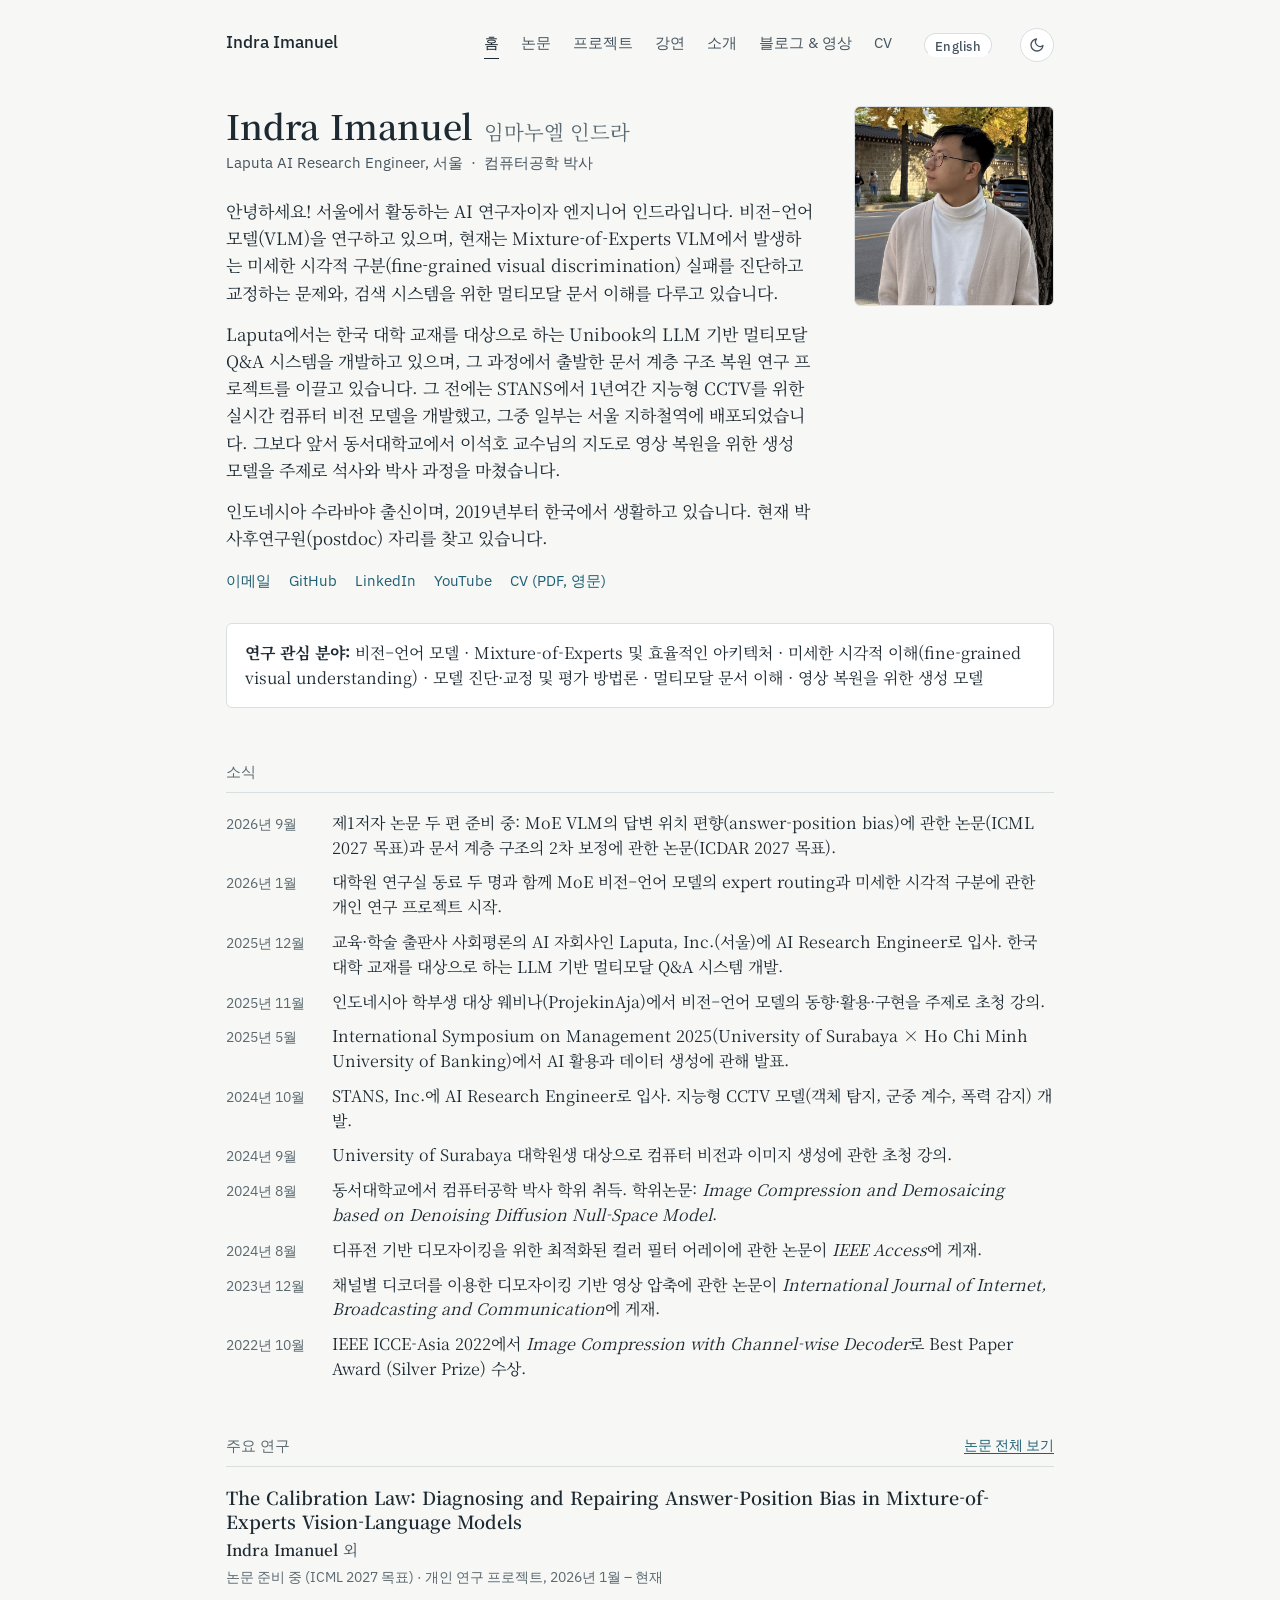
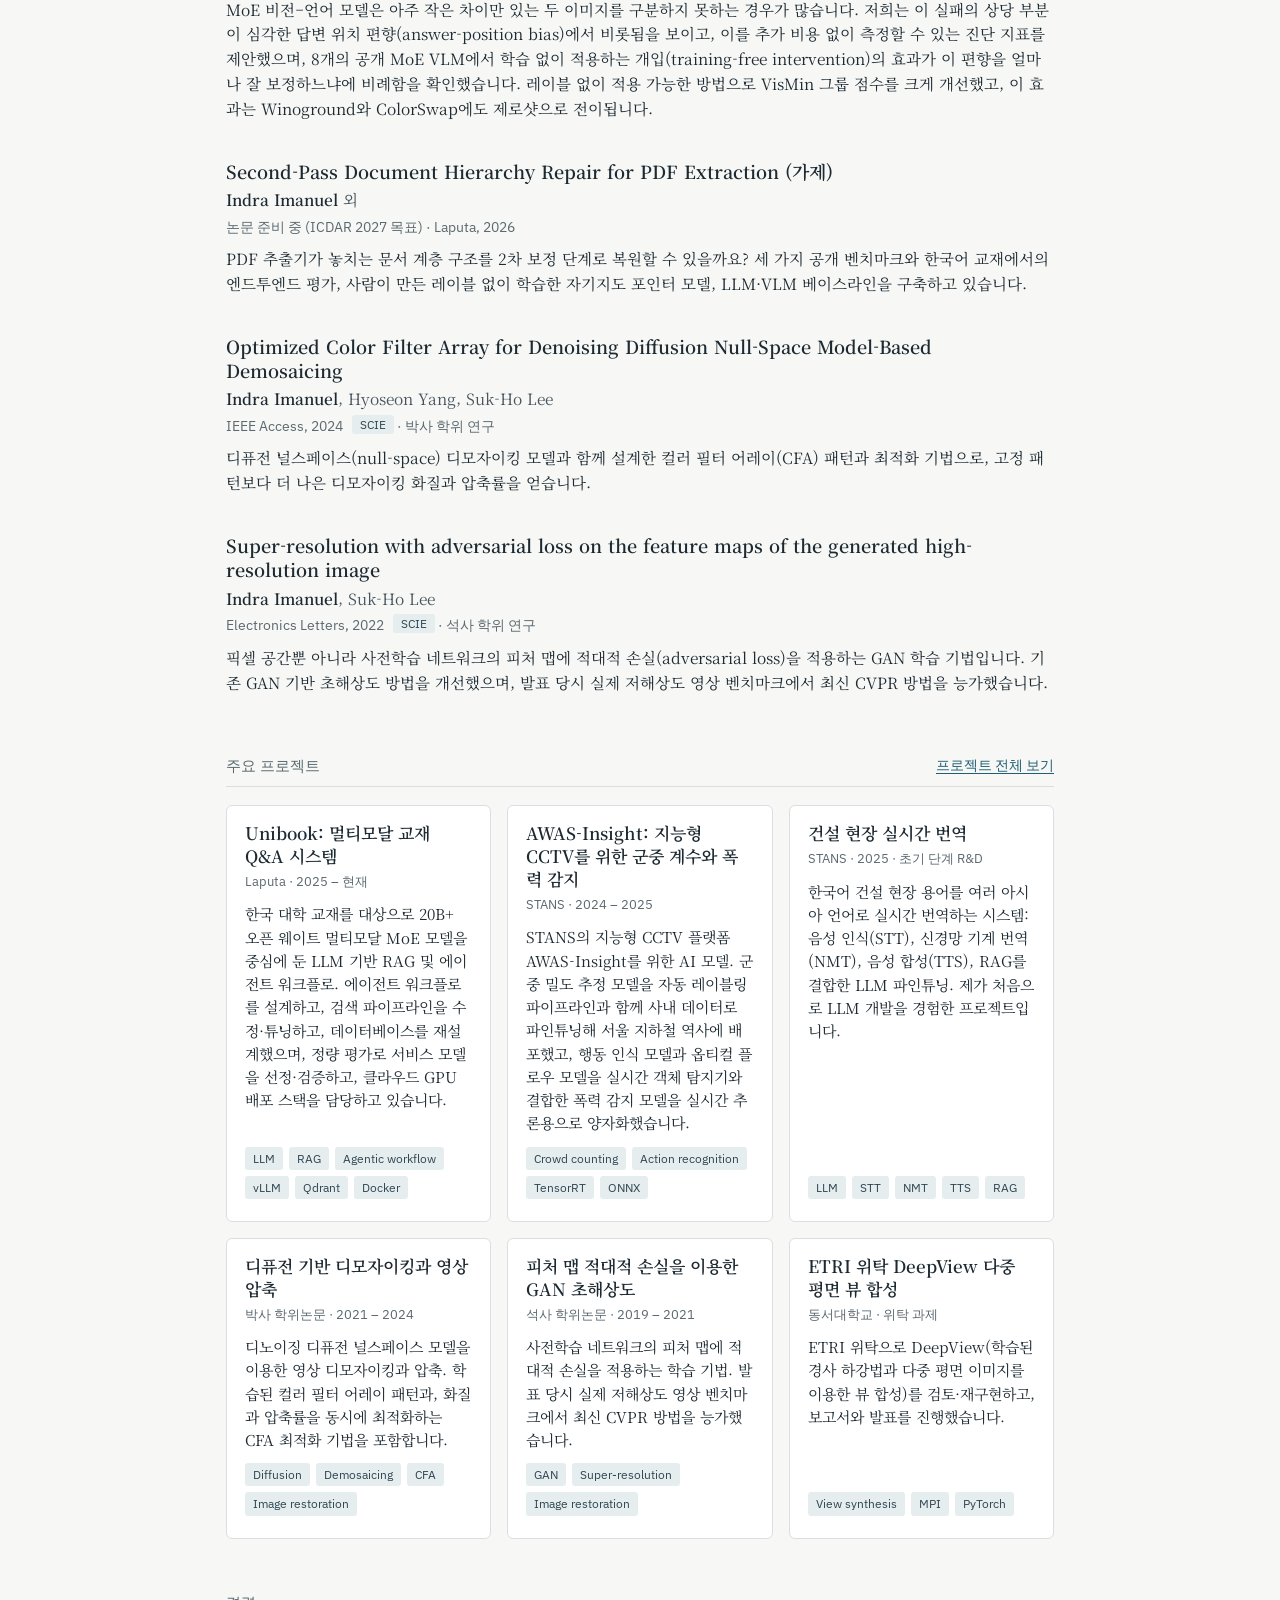
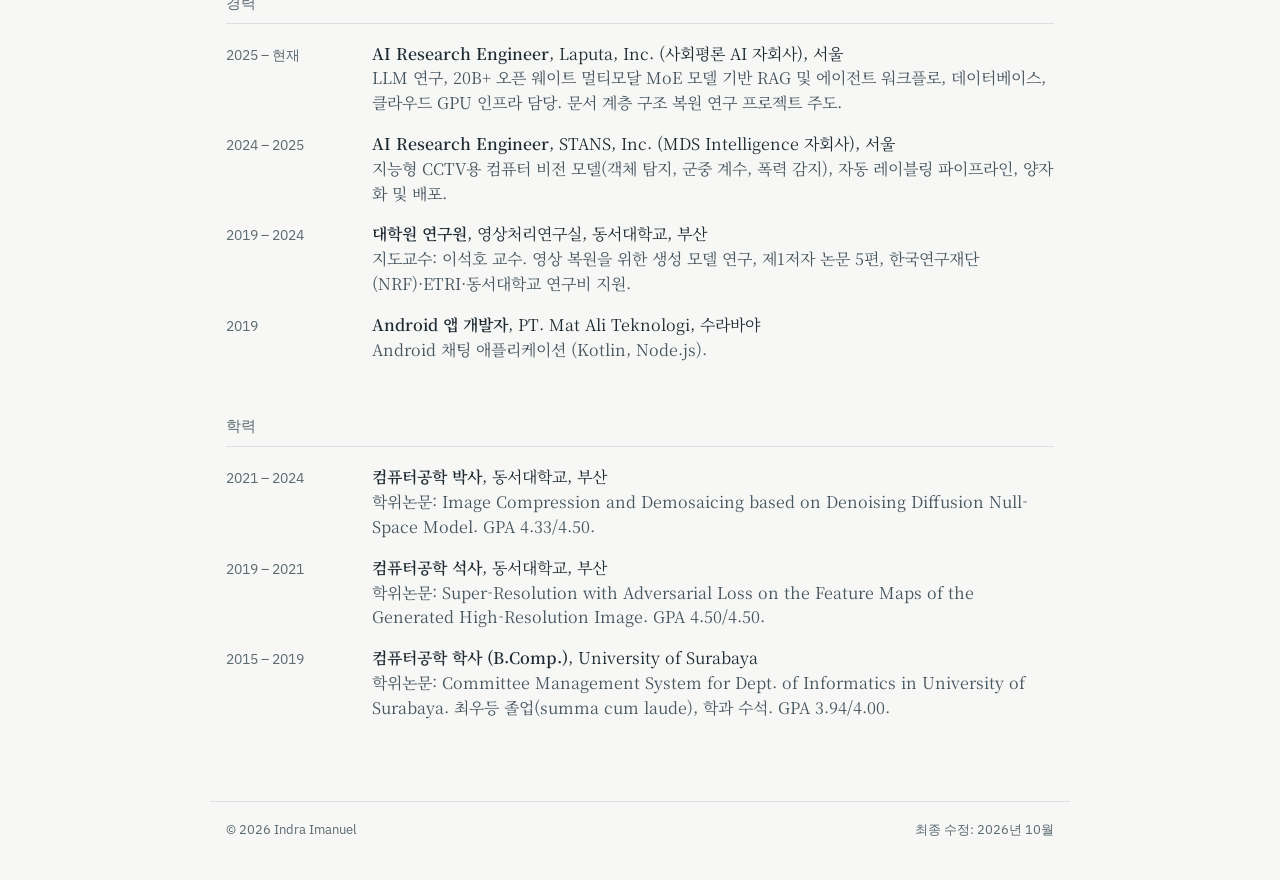
==== commit 14baa5db: "Add files via upload" ====
--- a/ko/index.html
+++ b/ko/index.html
@@ -46,7 +46,7 @@
 
   <div class="hero">
     <div>
-      <h1>Indra Imanuel <span style="font-weight:400;font-size:0.6em;color:var(--meta)">인드라 임마누엘</span></h1>
+      <h1>Indra Imanuel <span style="font-weight:400;font-size:0.6em;color:var(--meta)">임마누엘 인드라</span></h1>
       <p class="role">Laputa AI Research Engineer, 서울 &nbsp;·&nbsp; 컴퓨터공학 박사</p>
       <p>
         안녕하세요! 서울에서 활동하는 AI 연구자이자 엔지니어 인드라입니다.
@@ -59,8 +59,7 @@
         Laputa에서는 한국 대학 교재를 대상으로 하는 Unibook의 LLM 기반 멀티모달
         Q&amp;A 시스템을 개발하고 있으며, 그 과정에서 출발한 문서 계층 구조 복원
         연구 프로젝트를 이끌고 있습니다. 그 전에는 STANS에서 1년여간 지능형 CCTV를
-        위한 실시간 컴퓨터 비전 모델을 개발했고, 이 모델들은 현재 서울 지하철
-        역사에서 운영되고 있습니다. 그보다 앞서 동서대학교에서 이석호 교수님의
+        위한 실시간 컴퓨터 비전 모델을 개발했고, 그중 일부는 서울 지하철역에 배포되었습니다. 그보다 앞서 동서대학교에서 이석호 교수님의
         지도로 영상 복원을 위한 생성 모델을 주제로 석사와 박사 과정을 마쳤습니다.
       </p>
       <p>
@@ -129,16 +128,11 @@
     <article class="pub">
       <figure><img src="../img/pub-hierarchy.png" alt="" onerror="this.parentElement.style.display='none'; this.closest('.pub').classList.add('nothumb')"></figure>
       <div>
-        <h3>When Can a Second Pass Fix Document Structure? An End-to-End Anatomy of Hierarchy Repair</h3>
+        <h3>Second-Pass Document Hierarchy Repair for PDF Extraction (가제)</h3>
         <p class="authors"><b>Indra Imanuel</b> 외</p>
         <p class="venue">논문 준비 중 (ICDAR 2027 목표) · Laputa, 2026</p>
         <p class="abstract">
-          PDF 추출기가 놓치는 문서 계층 구조를 가벼운 2차 보정 단계로 복원할 수 있을까요? 사람이 만든 레이블 없이 학습한 1억 1,500만 파라미터 규모의
-          자기지도 포인터 모델을 규칙 기반 방법, 26B LLM, 그리고 지도학습
-          기반 4B 멀티모달 SOTA와 세 가지 벤치마크에서 엔드투엔드로
-          비교했습니다. 예비 결과에 따르면 번호가 없는 깊은 단행본 계층 구조는
-          텍스트 기반 방법과 크롭 단위 시각 방법 모두에서 거의 포착되지
-          않습니다.
+          PDF 추출기가 놓치는 문서 계층 구조를 2차 보정 단계로 복원할 수 있을까요? 세 가지 공개 벤치마크와 한국어 교재에서의 엔드투엔드 평가, 사람이 만든 레이블 없이 학습한 자기지도 포인터 모델, LLM·VLM 베이스라인을 구축하고 있습니다.
         </p>
       </div>
     </article>
@@ -179,7 +173,7 @@
       <div class="card">
         <h3>Unibook: 멀티모달 교재 Q&amp;A 시스템</h3>
         <p class="when">Laputa · 2025 – 현재</p>
-        <p>한국 대학 교재를 대상으로 26B MoE VLM을 중심에 둔 LLM 기반 RAG 및 에이전트 워크플로. 에이전트 워크플로와 검색 파이프라인, 데이터베이스를 재설계하고, 로컬 LLM을 벤치마크·양자화했으며, 클라우드 GPU 배포 스택을 담당하고 있습니다.</p>
+        <p>한국 대학 교재를 대상으로 20B+ 오픈 웨이트 멀티모달 MoE 모델을 중심에 둔 LLM 기반 RAG 및 에이전트 워크플로. 에이전트 워크플로를 설계하고, 검색 파이프라인을 수정·튜닝하고, 데이터베이스를 재설계했으며, 정량 평가로 서비스 모델을 선정·검증하고, 클라우드 GPU 배포 스택을 담당하고 있습니다.</p>
         <div class="stack"><span>LLM</span><span>RAG</span><span>Agentic workflow</span><span>vLLM</span><span>Qdrant</span><span>Docker</span></div>
       </div>
       <div class="card">
@@ -218,7 +212,7 @@
   <section id="experience">
     <h2>경력</h2>
     <ul class="exp">
-      <li><time>2025 – 현재</time><div><b>AI Research Engineer</b>, Laputa, Inc. (사회평론 AI 자회사), 서울<br><span class="sub">LLM 연구, 26B MoE VLM 기반 RAG 및 에이전트 워크플로, 데이터베이스, 클라우드 GPU 인프라 담당. 문서 계층 구조 복원 연구 프로젝트 주도.</span></div></li>
+      <li><time>2025 – 현재</time><div><b>AI Research Engineer</b>, Laputa, Inc. (사회평론 AI 자회사), 서울<br><span class="sub">LLM 연구, 20B+ 오픈 웨이트 멀티모달 MoE 모델 기반 RAG 및 에이전트 워크플로, 데이터베이스, 클라우드 GPU 인프라 담당. 문서 계층 구조 복원 연구 프로젝트 주도.</span></div></li>
       <li><time>2024 – 2025</time><div><b>AI Research Engineer</b>, STANS, Inc. (MDS Intelligence 자회사), 서울<br><span class="sub">지능형 CCTV용 컴퓨터 비전 모델(객체 탐지, 군중 계수, 폭력 감지), 자동 레이블링 파이프라인, 양자화 및 배포.</span></div></li>
       <li><time>2019 – 2024</time><div><b>대학원 연구원</b>, 영상처리연구실, 동서대학교, 부산<br><span class="sub">지도교수: 이석호 교수. 영상 복원을 위한 생성 모델 연구, 제1저자 논문 5편, 한국연구재단(NRF)·ETRI·동서대학교 연구비 지원.</span></div></li>
       <li><time>2019</time><div><b>Android 앱 개발자</b>, PT. Mat Ali Teknologi, 수라바야<br><span class="sub">Android 채팅 애플리케이션 (Kotlin, Node.js).</span></div></li>
@@ -230,7 +224,7 @@
     <ul class="exp">
       <li><time>2021 – 2024</time><div><b>컴퓨터공학 박사</b>, 동서대학교, 부산<br><span class="sub">학위논문: Image Compression and Demosaicing based on Denoising Diffusion Null-Space Model. GPA 4.33/4.50.</span></div></li>
       <li><time>2019 – 2021</time><div><b>컴퓨터공학 석사</b>, 동서대학교, 부산<br><span class="sub">학위논문: Super-Resolution with Adversarial Loss on the Feature Maps of the Generated High-Resolution Image. GPA 4.50/4.50.</span></div></li>
-      <li><time>2015 – 2019</time><div><b>정보공학 학사 (B.Comp.)</b>, University of Surabaya<br><span class="sub">학위논문: Committee Management System for Dept. of Informatics in University of Surabaya. 최우등 졸업(summa cum laude), 학과 수석. GPA 3.94/4.00.</span></div></li>
+      <li><time>2015 – 2019</time><div><b>컴퓨터공학 학사 (B.Comp.)</b>, University of Surabaya<br><span class="sub">학위논문: Committee Management System for Dept. of Informatics in University of Surabaya. 최우등 졸업(summa cum laude), 학과 수석. GPA 3.94/4.00.</span></div></li>
     </ul>
   </section>
 
